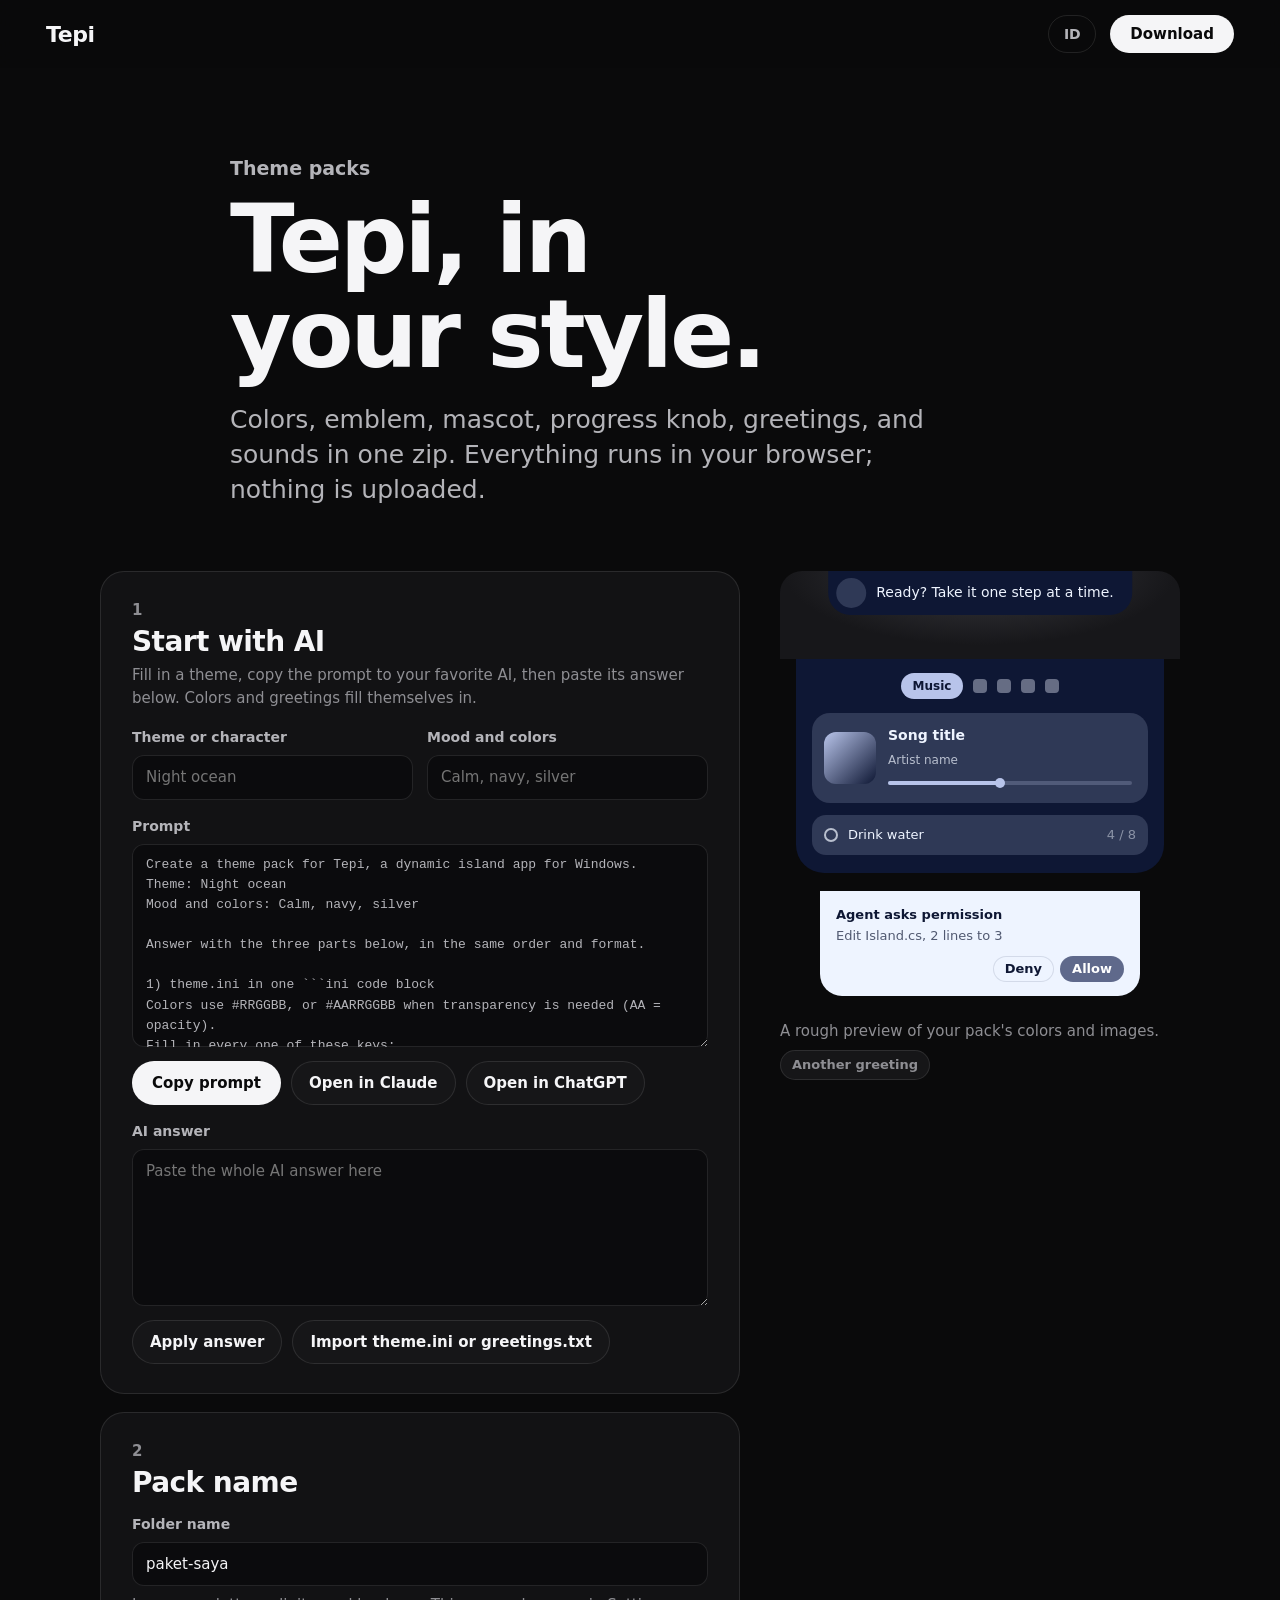
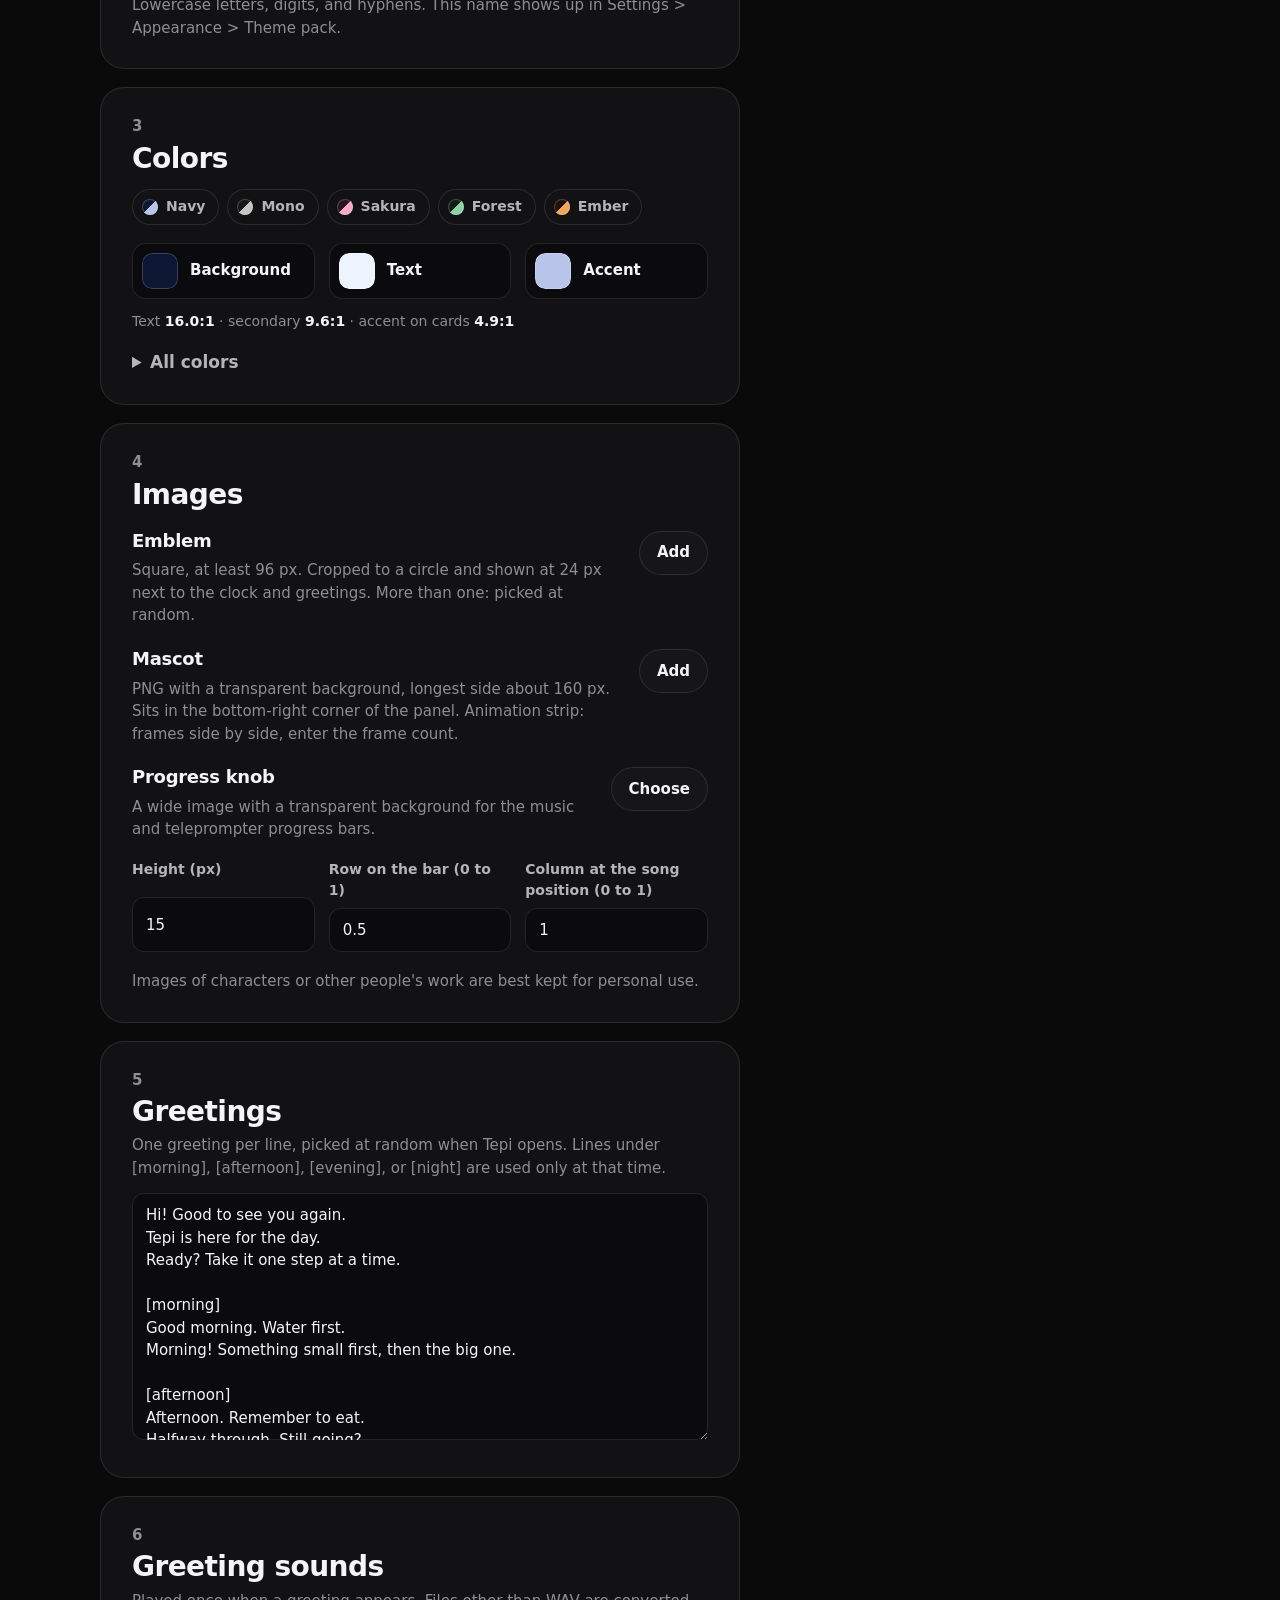
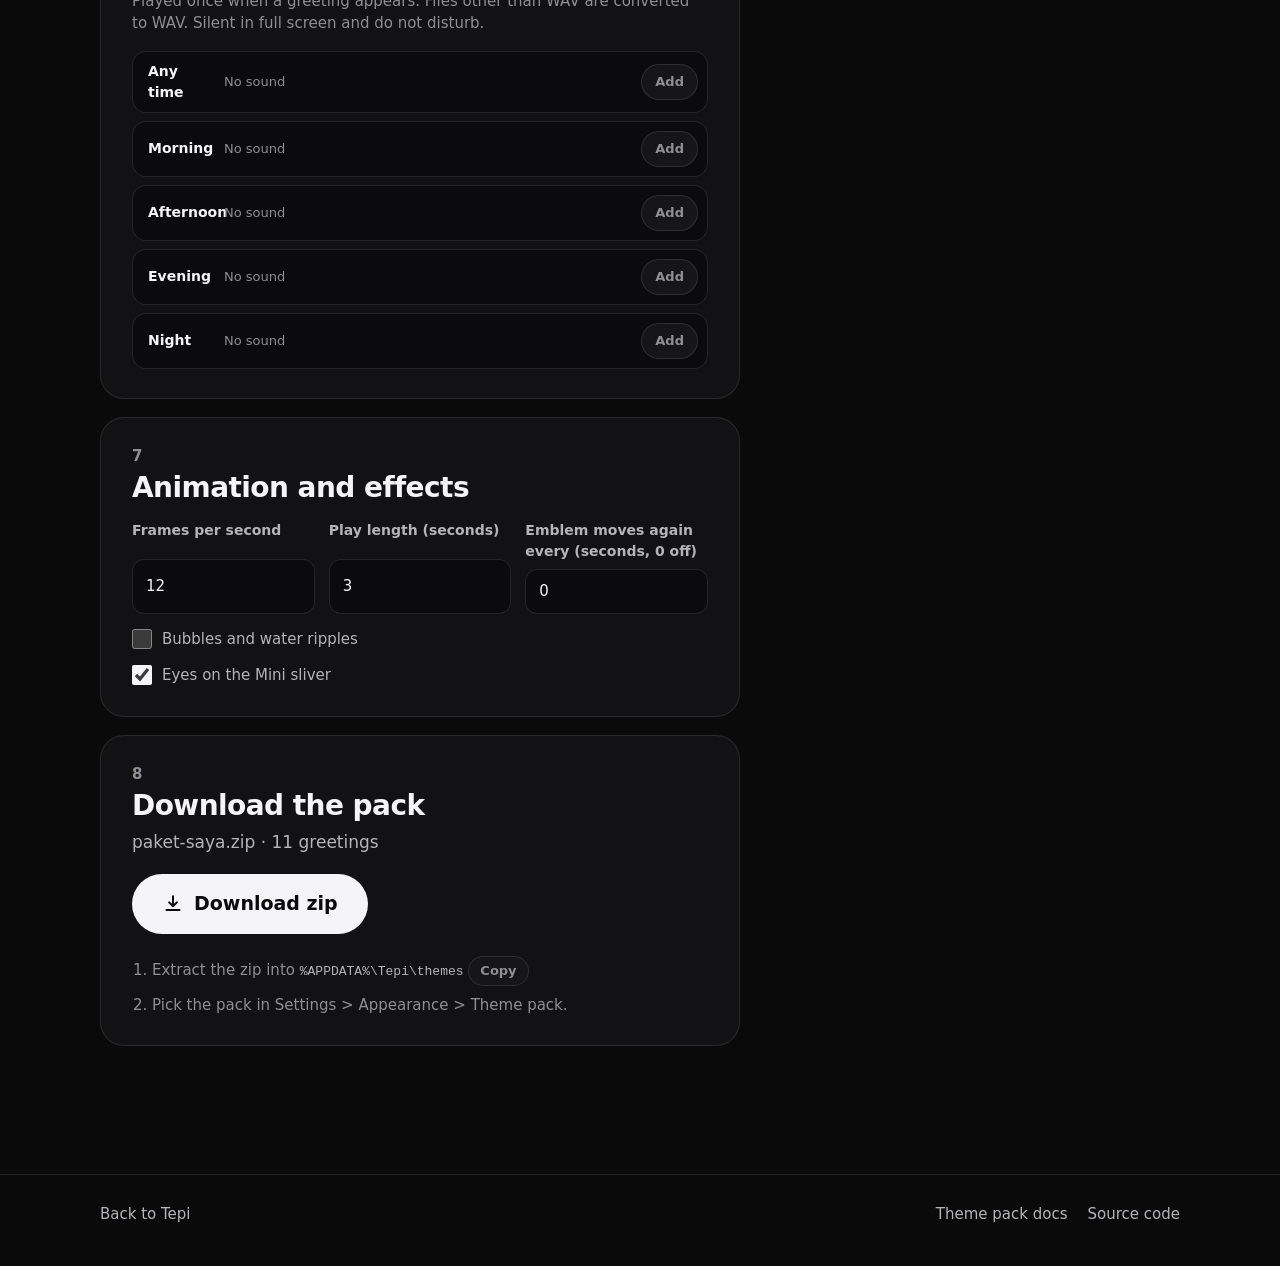
==== pack/index.html @ e697a69c "Pack builder paket tema" ====
<!doctype html>
<html lang="id">
<head>
<meta charset="utf-8">
<meta name="viewport" content="width=device-width, initial-scale=1">
<title>Paket tema Tepi</title>
<meta name="description" content="Buat paket tema Tepi: warna, lambang, maskot, pegangan bar, sapaan, dan suara dalam satu zip. Ada prompt untuk AI. Semua diproses di browser.">
<link rel="canonical" href="https://odlaver.github.io/tepi/pack/">
<link rel="icon" type="image/png" href="../assets/img/favicon.png">
<meta name="theme-color" content="#0a0a0b">
<meta property="og:title" content="Paket tema Tepi">
<meta property="og:image" content="https://odlaver.github.io/tepi/assets/img/og.jpg">
<link rel="stylesheet" href="../assets/css/style.css">
<link rel="stylesheet" href="../assets/css/pack.css">
</head>
<body class="pk-page">
<a class="skip" href="#export" data-i18n="pk.skip">Langsung ke unduhan</a>

<header class="nav scrolled">
  <a class="wordmark" href="../" aria-label="Tepi">Tepi</a>
  <div class="nav-end">
    <button class="lang" type="button" id="lang" aria-label="EN, switch to English">EN</button>
    <a class="btn btn-sm" href="https://github.com/odlaver/tepi/releases/latest/download/Tepi.exe" data-i18n="nav.download">Unduh</a>
  </div>
</header>

<main id="top">
  <section class="wrap pk-hero">
    <p class="eyebrow" data-i18n="pk.eyebrow">Paket tema</p>
    <h1 data-i18n="pk.title">Tepi dengan gayamu.</h1>
    <p class="lead" data-i18n="pk.lead">Warna, lambang, maskot, pegangan bar, sapaan, dan suara dalam satu zip. Semua diproses di browser, tidak ada yang diunggah.</p>
  </section>

  <div class="wrap pk-grid">
    <div class="pk-form">

      <section class="pk-card" id="ai" aria-labelledby="ai-h">
        <p class="pk-step">1</p>
        <h2 id="ai-h" data-i18n="pk.ai.t">Mulai dari AI</h2>
        <p class="pk-note" data-i18n="pk.ai.d">Isi tema, salin prompt ke AI favoritmu, lalu tempel jawabannya di bawah. Warna dan sapaan terisi sendiri.</p>
        <div class="pk-fields two">
          <label class="pk-field"><span data-i18n="pk.ai.theme">Tema atau karakter</span><input type="text" id="ai-theme" maxlength="80" placeholder="Laut malam" data-i18n-ph="pk.ai.theme.ph"></label>
          <label class="pk-field"><span data-i18n="pk.ai.mood">Suasana dan warna</span><input type="text" id="ai-mood" maxlength="120" placeholder="Tenang, navy, perak" data-i18n-ph="pk.ai.mood.ph"></label>
        </div>
        <label class="pk-field"><span data-i18n="pk.ai.prompt">Prompt</span><textarea id="ai-prompt" rows="9" readonly></textarea></label>
        <div class="pk-actions">
          <button type="button" class="btn btn-md" id="ai-copy" data-i18n="pk.ai.copy">Salin prompt</button>
          <a class="pk-ghost" id="ai-claude" href="https://claude.ai/new" target="_blank" rel="noopener" data-i18n="pk.ai.claude">Buka di Claude</a>
          <a class="pk-ghost" id="ai-gpt" href="https://chatgpt.com/" target="_blank" rel="noopener" data-i18n="pk.ai.gpt">Buka di ChatGPT</a>
        </div>
        <label class="pk-field"><span data-i18n="pk.ai.paste">Jawaban AI</span><textarea id="ai-answer" rows="6" placeholder="Tempel seluruh jawaban AI di sini" data-i18n-ph="pk.ai.paste.ph"></textarea></label>
        <div class="pk-actions">
          <button type="button" class="pk-ghost" id="ai-apply" data-i18n="pk.ai.apply">Terapkan jawaban</button>
          <label class="pk-ghost pk-file"><span data-i18n="pk.ai.files">Impor theme.ini atau greetings.txt</span><input type="file" id="ai-files" accept=".ini,.txt,text/plain" multiple></label>
          <span class="pk-status" id="ai-status" aria-live="polite"></span>
        </div>
      </section>

      <section class="pk-card" aria-labelledby="name-h">
        <p class="pk-step">2</p>
        <h2 id="name-h" data-i18n="pk.name.t">Nama paket</h2>
        <label class="pk-field"><span data-i18n="pk.name.l">Nama folder</span><input type="text" id="pk-name" maxlength="40" value="paket-saya" spellcheck="false"></label>
        <p class="pk-note" data-i18n="pk.name.d">Huruf kecil, angka, dan tanda hubung. Nama ini yang muncul di Pengaturan > Tampilan > Paket tema.</p>
      </section>

      <section class="pk-card" aria-labelledby="col-h">
        <p class="pk-step">3</p>
        <h2 id="col-h" data-i18n="pk.col.t">Warna</h2>
        <div class="pk-presets" role="group" aria-label="Contoh palet" data-i18n-label="pk.col.presets">
          <button type="button" data-preset="navy">Navy</button>
          <button type="button" data-preset="mono" data-i18n="pk.preset.mono">Monokrom</button>
          <button type="button" data-preset="sakura">Sakura</button>
          <button type="button" data-preset="forest" data-i18n="pk.preset.forest">Hutan</button>
          <button type="button" data-preset="ember" data-i18n="pk.preset.ember">Bara</button>
        </div>
        <div class="pk-fields three">
          <label class="pk-color"><span data-i18n="pk.col.bg">Latar</span><input type="color" id="c-bg" value="#0e1734"></label>
          <label class="pk-color"><span data-i18n="pk.col.text">Teks</span><input type="color" id="c-text" value="#eef4ff"></label>
          <label class="pk-color"><span data-i18n="pk.col.accent">Aksen</span><input type="color" id="c-accent" value="#b8c4ea"></label>
        </div>
        <p class="pk-contrast" id="contrast" aria-live="polite"></p>
        <details class="pk-more">
          <summary data-i18n="pk.col.all">Semua warna</summary>
          <p class="pk-note" data-i18n="pk.col.all.d">Diturunkan dari tiga warna di atas. Ubah satu untuk menimpanya; format #RRGGBB atau #AARRGGBB.</p>
          <div class="pk-keys" id="keys"></div>
          <button type="button" class="pk-ghost" id="keys-reset" data-i18n="pk.col.reset">Kembalikan turunan</button>
        </details>
      </section>

      <section class="pk-card" aria-labelledby="img-h">
        <p class="pk-step">4</p>
        <h2 id="img-h" data-i18n="pk.img.t">Gambar</h2>
        <div class="pk-slot">
          <div><h3 data-i18n="pk.emb.t">Lambang</h3><p class="pk-note" data-i18n="pk.emb.d">Persegi, minimal 96 px. Dipotong bulat dan tampil 24 px di samping jam dan sapaan. Lebih dari satu: dipilih acak.</p></div>
          <label class="pk-ghost pk-file"><span data-i18n="pk.add">Tambah</span><input type="file" id="f-emblem" accept="image/*" multiple></label>
        </div>
        <ul class="pk-list" id="l-emblem"></ul>
        <div class="pk-slot">
          <div><h3 data-i18n="pk.mas.t">Maskot</h3><p class="pk-note" data-i18n="pk.mas.d">PNG berlatar transparan, sisi terpanjang sekitar 160 px. Duduk di pojok kanan bawah panel. Strip animasi: frame berjajar ke samping, isi jumlah frame-nya.</p></div>
          <label class="pk-ghost pk-file"><span data-i18n="pk.add">Tambah</span><input type="file" id="f-corner" accept="image/*" multiple></label>
        </div>
        <ul class="pk-list" id="l-corner"></ul>
        <div class="pk-slot">
          <div><h3 data-i18n="pk.knob.t">Pegangan bar</h3><p class="pk-note" data-i18n="pk.knob.d">Gambar melebar berlatar transparan untuk bar progres musik dan teleprompter.</p></div>
          <label class="pk-ghost pk-file"><span data-i18n="pk.pick">Pilih</span><input type="file" id="f-knob" accept="image/*"></label>
        </div>
        <ul class="pk-list" id="l-knob"></ul>
        <div class="pk-fields three" id="knob-opts" hidden>
          <label class="pk-field"><span data-i18n="pk.knob.h">Tinggi (px)</span><input type="number" id="o-kh" min="8" max="48" value="15"></label>
          <label class="pk-field"><span data-i18n="pk.knob.a">Baris yang menempel (0 sampai 1)</span><input type="number" id="o-ka" min="0" max="1" step="0.01" value="0.5"></label>
          <label class="pk-field"><span data-i18n="pk.knob.x">Kolom posisi lagu (0 sampai 1)</span><input type="number" id="o-kx" min="0" max="1" step="0.01" value="1"></label>
        </div>
        <p class="pk-note pk-legal" data-i18n="pk.img.legal">Gambar karakter atau karya orang lain sebaiknya untuk pemakaian pribadi.</p>
      </section>

      <section class="pk-card" aria-labelledby="gr-h">
        <p class="pk-step">5</p>
        <h2 id="gr-h" data-i18n="pk.gr.t">Sapaan</h2>
        <p class="pk-note" data-i18n="pk.gr.d">Satu sapaan per baris, dipilih acak saat Tepi dibuka. Baris di bawah [pagi], [siang], [sore], atau [malam] hanya dipakai pada waktunya.</p>
        <textarea id="greet" rows="10" aria-labelledby="gr-h"></textarea>
      </section>

      <section class="pk-card" aria-labelledby="vo-h">
        <p class="pk-step">6</p>
        <h2 id="vo-h" data-i18n="pk.vo.t">Suara sapaan</h2>
        <p class="pk-note" data-i18n="pk.vo.d">Diputar sekali saat sapaan muncul. Selain WAV diubah otomatis ke WAV. Tidak diputar saat layar penuh atau jangan ganggu.</p>
        <div class="pk-voices" id="voices"></div>
      </section>

      <section class="pk-card" aria-labelledby="fx-h">
        <p class="pk-step">7</p>
        <h2 id="fx-h" data-i18n="pk.fx.t">Animasi dan efek</h2>
        <div class="pk-fields three">
          <label class="pk-field"><span data-i18n="pk.fx.fps">Frame per detik</span><input type="number" id="o-fps" min="1" max="30" value="12"></label>
          <label class="pk-field"><span data-i18n="pk.fx.sec">Lama diputar (detik)</span><input type="number" id="o-sec" min="1" max="20" value="3"></label>
          <label class="pk-field"><span data-i18n="pk.fx.idle">Lambang bergerak lagi tiap (detik, 0 mati)</span><input type="number" id="o-idle" min="0" max="3600" value="0"></label>
        </div>
        <label class="pk-check"><input type="checkbox" id="o-water"><span data-i18n="pk.fx.water">Gelembung dan riak air</span></label>
        <label class="pk-check"><input type="checkbox" id="o-eyes" checked><span data-i18n="pk.fx.eyes">Mata di sliver Mini</span></label>
      </section>

      <section class="pk-card pk-export" id="export" aria-labelledby="ex-h">
        <p class="pk-step">8</p>
        <h2 id="ex-h" data-i18n="pk.ex.t">Unduh paket</h2>
        <p class="pk-sum" id="summary" aria-live="polite"></p>
        <button type="button" class="btn btn-lg" id="build"><svg class="ico" viewBox="0 0 20 20" aria-hidden="true"><path d="M10 3v9m0 0-3.5-3.5M10 12l3.5-3.5M4 15.5h12" fill="none" stroke="currentColor" stroke-width="1.8" stroke-linecap="round" stroke-linejoin="round"/></svg><span data-i18n="pk.ex.btn">Unduh zip</span></button>
        <ol class="pk-how">
          <li><span data-i18n="pk.ex.s1">Ekstrak zip ke folder</span> <code>%APPDATA%\Tepi\themes</code> <button type="button" class="pk-mini" id="copy-path" data-i18n="pk.copy">Salin</button></li>
          <li data-i18n="pk.ex.s2">Pilih paketnya di Pengaturan > Tampilan > Paket tema.</li>
        </ol>
      </section>
    </div>

    <aside class="pk-preview" aria-label="Perkiraan tampilan" data-i18n-label="pk.pv.label">
      <div class="pv" id="pv">
        <div class="pv-screen">
          <div class="pv-pill"><span class="pv-emb" id="pv-emb"></span><span class="pv-greet" id="pv-greet">Halo</span></div>
        </div>
        <div class="pv-panel">
          <div class="pv-tabs"><span class="on" data-i18n="pk.pv.music">Musik</span><i></i><i></i><i></i><i></i></div>
          <div class="pv-card">
            <div class="pv-art"></div>
            <div class="pv-meta"><b data-i18n="pk.pv.song">Judul lagu</b><span data-i18n="pk.pv.artist">Nama artis</span></div>
            <div class="pv-track"><i class="pv-prog"></i><span class="pv-head" id="pv-head"></span></div>
          </div>
          <div class="pv-row"><span class="pv-ring"></span><span data-i18n="pk.pv.row">Minum air</span><em>4 / 8</em></div>
          <div class="pv-mascot" id="pv-mascot"></div>
        </div>
        <div class="pv-light">
          <b data-i18n="pk.pv.ask">Agent minta izin</b>
          <span data-i18n="pk.pv.askd">Edit Island.cs, 2 baris jadi 3</span>
          <div class="pv-btns"><i data-i18n="pk.pv.deny">Tolak</i><i class="on" data-i18n="pk.pv.allow">Izinkan</i></div>
        </div>
      </div>
      <p class="pk-note pv-cap"><span data-i18n="pk.pv.cap">Perkiraan tampilan dari warna dan gambar paketmu.</span> <button type="button" class="pk-mini" id="pv-next" data-i18n="pk.pv.next">Sapaan lain</button></p>
    </aside>
  </div>
</main>

<footer class="foot">
  <div class="wrap">
    <span><a href="../" data-i18n="pk.back">Kembali ke Tepi</a></span>
    <nav aria-label="Proyek Tepi" data-i18n-label="foot.project">
      <a href="https://github.com/odlaver/tepi#paket-tema" data-i18n="pk.docs">Dokumentasi paket tema</a>
      <a href="https://github.com/odlaver/tepi" data-i18n="foot.src">Kode sumber</a>
    </nav>
  </div>
</footer>

<script src="../assets/js/pack.js" defer></script>
</body>
</html>
---- assets/css/style.css ----
@property --it { syntax: "<color>"; inherits: true; initial-value: #48484e; }
@property --ib { syntax: "<color>"; inherits: true; initial-value: #343439; }

:root {
  --bg: #0a0a0b;
  --raise: #161618;
  --stage: #0f0f11;
  --text: #f5f5f7;
  --sub: #b4b4b9;
  --faint: #8e8e93;
  --line: rgba(255, 255, 255, 0.1);
  --cta: #f5f5f7;
  --on-cta: #0a0a0b;
  --display: "Segoe UI Variable Display", "Segoe UI", system-ui, -apple-system, sans-serif;
  --body: "Segoe UI Variable Text", "Segoe UI", system-ui, -apple-system, sans-serif;
  --mono: ui-monospace, "Cascadia Mono", Consolas, monospace;
  --gutter: clamp(16px, 4vw, 40px);
  --grow: cubic-bezier(0.34, 1.36, 0.64, 1);
  --settle: cubic-bezier(0.2, 0.8, 0.2, 1);
  --bounce: cubic-bezier(0.34, 1.56, 0.64, 1);
  --ease-out: cubic-bezier(0.2, 0.8, 0.2, 1);
  --ease-in: cubic-bezier(0.4, 0, 1, 1);
}

/* Spring curves where linear() exists */
@supports (transition-timing-function: linear(0, 1)) {
  :root {
    --grow: linear(0, 0.046, 0.16, 0.303, 0.454, 0.602, 0.729, 0.833, 0.918, 0.977, 1.018, 1.044, 1.056, 1.059, 1.056, 1.049, 1.041, 1.032, 1.023, 1.016, 1.01, 1.005, 1.001, 0.999, 0.997, 0.997, 0.998, 1);
    --settle: linear(0, 0.1, 0.282, 0.462, 0.611, 0.726, 0.809, 0.868, 0.91, 0.939, 0.958, 0.972, 0.981, 0.987, 0.991, 0.994, 0.996, 0.997, 1);
    --bounce: linear(0, 0.083, 0.277, 0.514, 0.743, 0.933, 1.068, 1.146, 1.175, 1.168, 1.138, 1.097, 1.055, 1.02, 0.993, 0.977, 0.97, 0.97, 0.974, 0.981, 0.988, 0.995, 1, 1.003, 1.005, 1.005, 1.004, 1.002, 1);
  }
}

* { box-sizing: border-box; margin: 0; padding: 0; }
html { background: var(--bg); color-scheme: dark; scroll-behavior: smooth; -webkit-text-size-adjust: 100%; overflow-x: clip; }
body {
  background: var(--bg); color: var(--text); font-family: var(--body); font-size: 17px; line-height: 1.5;
  -webkit-font-smoothing: antialiased; overflow-x: clip;
}
img, video { display: block; max-width: 100%; height: auto; }
a { color: inherit; }
ul, ol { list-style: none; }
button { font: inherit; color: inherit; cursor: pointer; background: none; border: 0; }
:focus-visible { outline: 2px solid var(--text); outline-offset: 3px; border-radius: 8px; }

.skip {
  position: fixed; left: 16px; top: -60px; z-index: 100; padding: 10px 16px; border-radius: 999px;
  background: var(--cta); color: var(--on-cta); text-decoration: none; font-weight: 600;
}
.skip:focus { top: 12px; }
.sr { position: absolute; width: 1px; height: 1px; margin: -1px; padding: 0; overflow: hidden; clip: rect(0 0 0 0); white-space: nowrap; border: 0; }

.wrap { width: 100%; max-width: calc(1080px + 2 * var(--gutter)); margin-inline: auto; padding-inline: var(--gutter); }

/* Nav split around the island */
.nav {
  position: fixed; inset: 0 0 auto; z-index: 50; height: 68px; padding-inline: clamp(20px, 3.6vw, 56px);
  display: flex; align-items: center; justify-content: space-between;
  transition: background-color 0.3s ease, transform 0.26s var(--ease-in);
}
.nav.scrolled { background: rgba(10, 10, 11, 0.72); -webkit-backdrop-filter: saturate(1.6) blur(18px); backdrop-filter: saturate(1.6) blur(18px); }
.wordmark { font-family: var(--display); font-weight: 600; font-size: 22px; letter-spacing: -0.02em; text-decoration: none; }
.nav-end { display: flex; align-items: center; gap: 14px; }
.lang {
  min-width: 48px; height: 38px; padding: 0 12px; border-radius: 999px; border: 1px solid var(--line);
  font-size: 14px; font-weight: 600; color: var(--sub); transition: color 0.12s ease, border-color 0.12s ease;
}

.btn {
  display: inline-flex; align-items: center; justify-content: center; gap: 10px; border-radius: 999px;
  background: var(--cta); color: var(--on-cta); font-weight: 600; text-decoration: none;
  transition: transform 0.2s var(--grow), background-color 0.12s ease;
}
.btn:active, .btn-ghost:active, .lang:active, .seg button:active, .acts button:active, .moods button:active, .tabs button:active, .ap-row button:active, .pp:active { transform: scale(0.97); }
.btn:focus-visible { outline: none; box-shadow: 0 0 0 2px var(--bg), 0 0 0 4px var(--text); }
.btn-sm { height: 38px; padding: 0 20px; font-size: 15px; }
.btn-lg { height: 60px; padding: 0 30px; font-size: 19px; }
.btn-lg .ico { width: 22px; height: 22px; }

/* Island: shell, bubble, views, eyes */
.isle {
  position: fixed; top: 0; left: 50%; z-index: 60; width: 0; height: 0; pointer-events: none;
  transform: scale(var(--fit, 1)); transform-origin: 0 0; transition: transform 0.5s var(--settle);
  --md: 0.5s; --me: var(--grow); --w: 40px; --h: 14px; --r: 5.5px; --s: 1px;
}
.isle.settle { --md: 0.55s; --me: var(--settle); }
.isle.inline { position: absolute; z-index: 1; }
.isle-shell {
  position: absolute; z-index: 1; top: 0; left: 0; width: var(--w); height: var(--h); transform: translateX(-50%);
  border-radius: 0 0 var(--r) var(--r); background: linear-gradient(var(--it), var(--ib));
  box-shadow: inset 0 -1px 0 rgba(255, 255, 255, 0.14), inset 0 1px 0 rgba(255, 255, 255, 0.05);
  transition: width var(--md) var(--me), height var(--md) var(--me), border-radius var(--md) var(--me), --it 0.38s ease, --ib 0.38s ease;
}
.isle-shell::before, .isle-shell::after { content: ""; position: absolute; top: 0; width: var(--s); height: var(--s); }
.isle-shell::before { left: calc(-1 * var(--s)); background: radial-gradient(circle at 0 100%, transparent var(--s), var(--it) calc(var(--s) + 0.5px)); }
.isle-shell::after { right: calc(-1 * var(--s)); background: radial-gradient(circle at 100% 100%, transparent var(--s), var(--it) calc(var(--s) + 0.5px)); }
.isle-bub {
  position: absolute; z-index: 0; top: 0; left: 0; width: 34px; height: 34px; border-radius: 50%;
  background: linear-gradient(var(--it), var(--ib)); opacity: 0; transform: translateX(var(--from, -40px)) scale(0.55);
  transition: transform 0.16s var(--ease-in), opacity 0.16s linear;
}
.isle-bub.on { opacity: 1; transform: none; transition: transform 0.57s var(--bounce) 0.1s, opacity 0.1s linear 0.1s; }
.isle .v { position: absolute; z-index: 2; top: 0; left: 0; opacity: 0; transform-origin: 50% 0; }
.isle .v img { position: absolute; top: 0; left: 0; width: 100%; height: auto; max-width: none; }
.isle .v .vb { position: relative; }
.isle .v:not(.tabbed) .vs { display: none; }
.isle .v.tabbed .vs { clip-path: inset(0 0 calc(100% - 48px) 0); }
.isle .v.tabbed .vb { clip-path: inset(48px 0 0 0); transition: clip-path 0.22s var(--ease-out); }
/* Tab switch: interior only, shell draws edges */
.isle .v.tabbed.tab-pre .vb, .isle .v.tabbed.tab-in .vb, .isle .v.tabbed.tab-out .vb { clip-path: inset(48px 13px 49px 13px); }
.isle .v.pre { opacity: 0; transform: scale(0.97); }
.isle .v.in { opacity: 1; transform: none; transition: opacity 0.2s var(--ease-out), transform 0.26s var(--ease-out); }
.isle .v.out { opacity: 0; transform: scale(0.94); transition: opacity 0.12s var(--ease-in), transform 0.14s var(--ease-in); }
.isle .v.tab-out, .isle .v.tab-pre, .isle .v.tab-in { opacity: 1; transform: none; }
.isle .v.tab-out .vs { opacity: 0; transition: opacity 0.09s linear; }
.isle .v.tab-out .vb { opacity: 0; transform: translateX(calc(var(--dir) * -14px)); transition: opacity 0.14s var(--ease-in), transform 0.14s var(--ease-in); }
.isle .v.tab-pre .vs { opacity: 0; }
.isle .v.tab-pre .vb { opacity: 0; transform: translateX(calc(var(--dir) * 24px)); }
.isle .v.tab-in .vs { opacity: 1; transition: opacity 0.09s linear; }
.isle .v.tab-in .vb { opacity: 1; transform: none; transition: opacity 0.22s var(--ease-out), transform 0.3s var(--ease-out); }
.isle-hit { position: absolute; z-index: 5; top: 0; left: 0; transform: translateX(-50%); pointer-events: none; }
.isle-eyes { position: absolute; z-index: 3; top: 0; left: -20px; width: 40px; height: 14px; overflow: visible; opacity: 0; transition: opacity 0.08s linear; }
.isle.is-mini .isle-eyes { opacity: 1; transition: opacity 0.18s linear 0.24s; }
.isle-eyes .e { display: none; fill: #f5f5f7; }
.isle-eyes .happy { fill: none; stroke: #f5f5f7; stroke-width: 1.5; stroke-linecap: round; }
.isle-eyes[data-mood="rest"] .rest, .isle-eyes[data-mood="wide"] .wide, .isle-eyes[data-mood="happy"] .happy,
.isle-eyes[data-mood="sleepy"] .sleepy, .isle-eyes[data-mood="shut"] .shut { display: inline; }
.isle-eyes .lids { transform-box: fill-box; transform-origin: center; }
.isle-eyes .lids.blink { animation: blink 0.21s linear; }
@keyframes blink { 0% { transform: none; } 33%, 57% { transform: scaleY(0.12); } 100% { transform: none; } }

/* Stages: renders hang from a lit edge */
.stage { position: relative; background: var(--stage); border-radius: 0 0 28px 28px; overflow: hidden; isolation: isolate; }
.stage::before {
  content: ""; position: absolute; z-index: 3; inset: 0 0 auto; height: 1px;
  background: linear-gradient(90deg, transparent, rgba(255, 255, 255, 0.16) 22%, rgba(255, 255, 255, 0.3) 50%, rgba(255, 255, 255, 0.16) 78%, transparent);
}
.stage::after {
  content: ""; position: absolute; z-index: 0; inset: 0; pointer-events: none;
  background: radial-gradient(60% 85% at 50% 0, rgba(255, 255, 255, 0.065), transparent 70%);
}
.stage > img { position: relative; z-index: 1; margin-inline: auto; }
.stage .isle.inline { left: 50%; }

h1, h2, h3 { font-family: var(--display); font-weight: 600; }
h1 { font-size: clamp(46px, 7.4vw, 96px); line-height: 1; letter-spacing: -0.035em; text-wrap: balance; }
h2 { font-size: clamp(36px, 5.8vw, 72px); line-height: 1.04; letter-spacing: -0.03em; text-wrap: balance; }
h3 { font-size: clamp(22px, 2.3vw, 27px); line-height: 1.15; letter-spacing: -0.015em; }
.eyebrow { font-size: 19px; font-weight: 600; color: var(--sub); margin-bottom: 10px; }
.body { margin-top: 18px; font-size: clamp(18px, 1.75vw, 21px); color: var(--sub); max-width: 64ch; text-wrap: pretty; }
.link { color: var(--sub); text-underline-offset: 3px; transition: color 0.12s ease; }

/* Hero */
.hero { position: relative; padding-top: clamp(118px, 12vw, 150px); text-align: center; }
.hero::before {
  content: ""; position: absolute; inset: 0 0 auto; height: 620px; pointer-events: none; z-index: -1;
  background: radial-gradient(42% 60% at 50% 0, rgba(255, 255, 255, 0.075), transparent 72%);
}
.kicker { font-size: 17px; font-weight: 600; color: var(--sub); letter-spacing: -0.005em; margin-bottom: 16px; }
.hero h1 { max-width: 920px; margin-inline: auto; }
.lead { margin: 22px auto 0; max-width: 34ch; font-size: clamp(19px, 2.1vw, 25px); line-height: 1.4; color: var(--sub); text-wrap: pretty; }
.cta { margin-top: 36px; display: flex; flex-direction: column; align-items: center; gap: 14px; }
.meta { font-size: 15px; color: var(--faint); font-variant-numeric: tabular-nums; }
.platform { max-width: 420px; font-size: 15px; color: var(--sub); }
.hero-fig { margin-top: clamp(52px, 6vw, 72px); }
.stage-hero { padding-bottom: clamp(36px, 5vw, 64px); }
.stage-hero img { width: min(92%, 584px); }
.cap { margin: 22px auto 0; max-width: 62ch; font-size: 16px; color: var(--faint); text-wrap: pretty; }

.sec { padding-top: clamp(104px, 13vw, 168px); }
.head { margin-bottom: clamp(36px, 4.5vw, 56px); }

/* Live activity: one island, seven moments */
.live { display: grid; gap: 28px; }
.stage-live { height: calc(116px + 84px * var(--fit, 1)); }
.acts-side { display: flex; flex-direction: column; justify-content: center; gap: 18px; }
.acts { display: grid; grid-template-columns: 1fr 1fr; gap: 2px 18px; }
.acts button {
  position: relative; width: 100%; min-height: 44px; padding: 10px 0 12px; text-align: left;
  font-size: 17px; color: var(--faint); transition: color 0.12s ease;
}
.acts button[aria-pressed="true"] { color: var(--text); }
.acts button i { position: absolute; left: 0; right: 0; bottom: 4px; height: 1px; background: var(--line); overflow: hidden; }
.acts button i::after {
  content: ""; position: absolute; inset: 0; background: var(--text); transform: scaleX(0); transform-origin: 0 50%;
}
.acts button[aria-pressed="true"] i::after { transform: scaleX(1); }
.acts button.run i::after { transform: scaleX(0); animation: fill var(--dwell, 2.8s) linear forwards; }
@keyframes fill { to { transform: scaleX(1); } }
.pp {
  align-self: flex-start; display: inline-flex; align-items: center; gap: 8px; height: 36px; padding: 0 14px 0 12px;
  border-radius: 999px; border: 1px solid var(--line); background: var(--raise); font-size: 14px; font-weight: 600; color: var(--sub);
}
.pp svg { width: 12px; height: 12px; fill: none; stroke: currentColor; stroke-width: 1.6; stroke-linecap: round; stroke-linejoin: round; }
.pp .i-play { display: none; fill: currentColor; stroke: none; }
.pp[data-paused="true"] .i-play { display: inline; }
.pp[data-paused="true"] .i-pause { display: none; }

/* Panel scene: scroll switches tabs */
.scene { position: relative; margin-top: clamp(104px, 13vw, 168px); }
.scene.pinned { height: calc(100svh + 8 * var(--step, 42svh)); }
.scene-pin { position: relative; }
.scene.pinned .scene-pin {
  position: sticky; top: 0; height: 100svh; display: flex; flex-direction: column; justify-content: flex-end;
  padding-bottom: clamp(28px, 7svh, 72px);
}
.scene-copy .body { max-width: 52ch; }
.now { margin-top: 26px; display: flex; flex-wrap: wrap; align-items: baseline; gap: 4px 14px; min-height: 30px; }
.now b { font-family: var(--display); font-size: 21px; font-weight: 600; }
.now span { color: var(--faint); }
.tabs { margin-top: 18px; display: flex; flex-wrap: wrap; gap: 6px; }
.tabs button {
  height: 34px; padding: 0 14px; border-radius: 999px; font-size: 15px; font-weight: 600; color: var(--faint);
  border: 1px solid var(--line); transition: color 0.12s ease, background-color 0.2s ease, border-color 0.2s ease;
}
.tabs button[aria-selected="true"] { background: var(--text); border-color: var(--text); color: var(--on-cta); }
.scene:not(.pinned) .scene-copy { padding-bottom: 12px; }

/* Mini, up close */
.split { display: grid; gap: 40px; align-items: center; }
.stage-mini { height: calc(78px * var(--mag, 4) / 4 + 132px); }
.mag { position: absolute; z-index: 1; top: 0; left: 50%; width: 0; transform: scale(var(--mag, 4)); transform-origin: 0 0; }
.mag .isle.inline { left: 0; }
.moods { margin-top: 18px; display: flex; flex-wrap: wrap; gap: 8px; }
.moods button {
  min-height: 40px; padding: 0 16px; border-radius: 999px; border: 1px solid var(--line); font-size: 15px; color: var(--sub);
  transition: color 0.12s ease, background-color 0.2s ease, border-color 0.2s ease;
}
.moods button.on { background: var(--text); border-color: var(--text); color: var(--on-cta); }

/* Agents */
.agent { display: grid; gap: 40px 28px; }
.stage-ap { height: calc(72px + 255px * var(--fit, 1)); }
.ap-hit { position: absolute; z-index: 4; top: 0; left: 50%; width: 547.5px; height: 254.5px; transform: translateX(-50%) scale(var(--fit, 1)); transform-origin: 50% 0; }
.stage-ap.answered .ap-hit { visibility: hidden; }
.ap-note {
  position: absolute; z-index: 4; left: 0; right: 0; bottom: 14px; min-height: 30px; padding-inline: 16px;
  display: flex; flex-wrap: wrap; align-items: center; justify-content: center; gap: 8px 12px; font-size: 15px; color: var(--text); text-align: center;
}
.ap-hit button { position: absolute; top: 75%; height: 13%; border-radius: 999px; }
.ap-hit button:nth-child(1) { left: 38.9%; width: 15.5%; }
.ap-hit button:nth-child(2) { left: 55.7%; width: 17%; }
.ap-hit button:nth-child(3) { left: 74.1%; width: 20.4%; }
.ap-hit button:focus-visible { outline: 2px solid #0a0a0b; outline-offset: 2px; }
.ap-hit button[aria-disabled="true"] { cursor: default; }
.ap-row { display: none; margin-top: 14px; gap: 8px; justify-content: center; }
.ap-row button { min-height: 44px; padding: 0 18px; border-radius: 999px; border: 1px solid var(--line); font-weight: 600; font-size: 15px; }
.ap-row button.solid { background: var(--text); color: var(--on-cta); border-color: var(--text); }
.ap-row button[aria-disabled="true"] { opacity: 0.45; cursor: default; }
.agent figcaption, .quota-copy { margin-top: 22px; }
.agent figcaption p, .quota-copy p { margin-top: 8px; color: var(--sub); max-width: 52ch; }
.stage-plan { padding-bottom: 36px; }
.stage-plan img { width: min(92%, 584px); }
.quota { margin-top: clamp(56px, 7vw, 88px); display: grid; gap: 8px 32px; align-items: center; }
.stage-quota { padding-bottom: 36px; }
.stage-quota .q-panel { width: min(96%, 576px); }
.toasts { position: relative; z-index: 1; margin-top: 22px; display: flex; flex-wrap: wrap; justify-content: center; gap: 14px; padding-inline: 12px; }
.toasts img { width: min(46%, 341px); }

/* Performance */
.perf .head { text-align: center; }
.perf .body { margin-inline: auto; }
.focal { text-align: center; max-width: 560px; margin: 0 auto clamp(48px, 6vw, 72px); }
.num { font-family: var(--display); font-size: clamp(46px, 5vw, 64px); font-weight: 600; letter-spacing: -0.03em; line-height: 1; font-variant-numeric: tabular-nums; }
.num-xl { font-size: clamp(84px, 13vw, 168px); letter-spacing: -0.045em; }
.lbl { margin-top: 10px; color: var(--sub); }
.track { margin-top: 18px; height: 6px; border-radius: 3px; box-shadow: inset 0 0 0 1px rgba(255, 255, 255, 0.2); overflow: hidden; }
.track span { display: block; height: 100%; width: var(--w); min-width: 6px; border-radius: 3px; background: var(--text); }
.focal .track { max-width: 420px; margin-inline: auto; }
.was { margin-top: 10px; font-size: 15px; color: var(--faint); font-variant-numeric: tabular-nums; }
.stats { display: grid; gap: 40px 32px; }
.perf-foot { margin-top: clamp(48px, 6vw, 64px); padding-top: 28px; border-top: 1px solid var(--line); }
.exe { font-size: clamp(19px, 2vw, 23px); color: var(--sub); }
.exe b { font-family: var(--display); color: var(--text); font-size: clamp(32px, 3.4vw, 40px); letter-spacing: -0.02em; margin-right: 6px; font-variant-numeric: tabular-nums; }
.note { margin-top: 10px; font-size: 15px; color: var(--faint); max-width: 70ch; }

/* Appearance switch */
.mat { display: flex; flex-direction: column; align-items: center; }
.seg { display: inline-flex; padding: 4px; gap: 2px; border-radius: 999px; background: var(--raise); border: 1px solid var(--line); margin-bottom: 28px; }
.seg button {
  height: 36px; padding: 0 18px; border-radius: 999px; font-size: 15px; font-weight: 600; color: var(--sub);
  transition: color 0.12s ease, background-color 0.24s var(--settle);
}
.seg button[aria-checked="true"] { background: var(--text); color: var(--on-cta); }
.stage-mat { width: 100%; padding-bottom: 28px; transition: background-color 0.24s ease; }
.stage-mat[data-mat="light"] { background: #e9e9ee; }
.stage-mat[data-mat="light"]::before { background: linear-gradient(90deg, transparent, rgba(0, 0, 0, 0.12) 22%, rgba(0, 0, 0, 0.2) 50%, rgba(0, 0, 0, 0.12) 78%, transparent); }
.stage-mat[data-mat="light"]::after { background: radial-gradient(60% 85% at 50% 0, rgba(255, 255, 255, 0.7), transparent 70%); }
.mats { position: relative; z-index: 1; width: min(92%, 584px); margin-inline: auto; aspect-ratio: 584 / 400; }
.mats img { position: absolute; inset: 0; width: 100%; opacity: 0; transform: scale(0.985); transition: opacity 0.2s ease, transform 0.24s var(--ease-out); }
.mats img.on { opacity: 1; transform: none; }
.mat-cap { margin-top: 20px; color: var(--faint); min-height: 26px; text-align: center; }
.pack-link { margin-top: 18px; display: inline-flex; align-items: center; gap: 6px; height: 44px; padding: 0 18px 0 20px; border-radius: 999px; background: var(--raise); box-shadow: inset 0 0 0 1px var(--line); font-size: 15px; font-weight: 600; text-decoration: none; transition: box-shadow 0.12s ease, transform 0.2s var(--grow); }
.pack-link svg { width: 12px; height: 12px; }
.pack-link:active { transform: scale(0.97); }
@media (hover: hover) { .pack-link:hover { box-shadow: inset 0 0 0 1px rgba(255, 255, 255, 0.28); } }

/* Windows float with a Windows 11 caption */
.trio { display: grid; gap: 40px 24px; align-items: start; }
.win { border-radius: 9px; overflow: hidden; background: #090909; box-shadow: 0 0 0 1px rgba(255, 255, 255, 0.1), 0 30px 60px -20px rgba(0, 0, 0, 0.75); }
.win-bar { height: 30px; display: flex; align-items: center; justify-content: space-between; padding-left: 12px; background: #1c1c1e; font-size: 12px; color: #c7c7cc; }
.win-ctl { display: flex; height: 100%; }
.win-ctl svg { width: 44px; height: 100%; padding: 10px 17px; fill: none; stroke: #c7c7cc; stroke-width: 1; }
.win img { width: 100%; }
.trio figcaption { margin-top: 18px; }
.trio figcaption b, .more b { display: block; font-family: var(--display); font-size: 21px; font-weight: 600; }
.trio figcaption span { display: block; margin-top: 4px; color: var(--faint); }
.stage-tp { margin-top: clamp(48px, 6vw, 72px); padding-bottom: 28px; }
.stage-tp img { width: min(96%, 772px); }

/* Video */
.film { width: 100%; aspect-ratio: 16 / 9; border-radius: 24px; background: #000; }

/* Feature lists */
.more { display: grid; gap: 36px 32px; }
.more li { padding-top: 20px; border-top: 1px solid var(--line); }
.more li > span { display: block; margin-top: 6px; color: var(--faint); }
.cmd { font-family: var(--mono); font-size: 0.88em; white-space: nowrap; color: var(--sub); }
.more.priv { grid-template-columns: 1fr; gap: 0; max-width: 880px; }
.priv li { display: grid; gap: 6px 40px; padding-block: 22px; }
.priv li:last-child { border-bottom: 1px solid var(--line); }
.priv li > span { margin-top: 0; }

/* Download */
.final { text-align: center; padding-bottom: clamp(96px, 12vw, 160px); }
.final h2 { margin-bottom: 36px; }
.final .meta { margin-top: 16px; }
.final .platform { margin: 10px auto 0; }
.facts { margin: 64px auto 40px; max-width: 980px; display: grid; gap: 28px; text-align: left; }
.facts dt { font-size: 15px; font-weight: 600; color: var(--text); }
.facts dd { margin-top: 6px; font-size: 16px; color: var(--sub); }
.sha { display: flex; align-items: flex-start; gap: 12px; }
.sha code { font-family: var(--mono); font-size: 13px; word-break: break-all; color: var(--sub); }
.btn-ghost {
  flex: none; height: 30px; padding: 0 12px; border-radius: 999px; border: 1px solid var(--line);
  background: var(--raise); font-size: 13px; font-weight: 600; transition: border-color 0.12s ease;
}

/* Coffee: QRIS in a dialog */
.coffee { margin: 56px auto 0; padding-top: 40px; max-width: 560px; border-top: 1px solid var(--line); display: flex; flex-direction: column; align-items: center; gap: 16px; }
.coffee p { color: var(--sub); }
.btn-coffee {
  display: inline-flex; align-items: center; gap: 10px; height: 46px; padding: 0 22px 0 18px; border-radius: 999px;
  border: 1px solid var(--line); background: var(--raise); font-size: 16px; font-weight: 600; transition: transform 0.2s var(--grow), border-color 0.12s ease;
}
.btn-coffee svg { width: 20px; height: 20px; }
.btn-coffee:active, .foot-coffee:active { transform: scale(0.97); }
.foot-coffee { color: var(--sub); font-size: 15px; padding-block: 6px; }
.qris {
  margin: auto; padding: 64px 22px 22px; border: 0; border-radius: 28px; width: min(420px, calc(100vw - 32px)); max-height: calc(100svh - 32px);
  background: #141416; color: var(--text); overflow: visible;
  box-shadow: 0 0 0 1px rgba(255, 255, 255, 0.08), 0 40px 90px -24px rgba(0, 0, 0, 0.85);
}
.qris[open] { display: flex; flex-direction: column; align-items: center; animation: qris-in 0.38s var(--grow); }
@keyframes qris-in { from { opacity: 0; transform: translateY(10px) scale(0.97); } }
.qris::backdrop { background: rgba(5, 5, 6, 0.62); -webkit-backdrop-filter: blur(10px); backdrop-filter: blur(10px); }
.mag-q { --mag: 2.5; }
.qris-title { font-size: 22px; letter-spacing: -0.015em; text-align: center; }
.qris-img { margin-top: 16px; width: 100%; height: auto; min-height: 0; max-height: calc(100svh - 300px); object-fit: contain; border-radius: 16px; background: #fff; }
.qris-note { margin-top: 14px; font-size: 14px; color: var(--faint); text-align: center; text-wrap: pretty; }
.qris-actions { margin-top: 16px; display: flex; flex-wrap: wrap; justify-content: center; gap: 10px; }
.btn-md { height: 44px; padding: 0 20px; font-size: 15px; }
/* Floating coffee, glass like the nav */
.fab {
  position: fixed; z-index: 55; right: max(20px, env(safe-area-inset-right)); bottom: max(20px, env(safe-area-inset-bottom));
  display: inline-flex; align-items: center; justify-content: center; gap: 9px; height: 48px; padding: 0 20px 0 16px; border-radius: 999px;
  background: rgba(30, 30, 33, 0.72); -webkit-backdrop-filter: saturate(1.6) blur(18px); backdrop-filter: saturate(1.6) blur(18px);
  box-shadow: inset 0 0 0 1px rgba(255, 255, 255, 0.12), inset 0 1px 0 rgba(255, 255, 255, 0.08), 0 18px 40px -14px rgba(0, 0, 0, 0.85);
  font-size: 15px; font-weight: 600; color: var(--text);
  transition: transform 0.5s var(--grow), opacity 0.22s ease, background-color 0.12s ease;
}
.fab svg { width: 20px; height: 20px; flex: none; }
.fab.away { opacity: 0; transform: translateY(18px) scale(0.9); pointer-events: none; transition: transform 0.3s var(--ease-in), opacity 0.2s ease; }
.fab:active { transform: scale(0.96); }

.foot { border-top: 1px solid var(--line); padding-block: 28px 40px; font-size: 15px; color: var(--faint); }
.foot .wrap { display: flex; flex-wrap: wrap; gap: 16px 24px; justify-content: space-between; align-items: center; }
.foot nav { display: flex; flex-wrap: wrap; gap: 4px 20px; }
.foot a { color: var(--sub); text-decoration: none; }
.maker { display: flex; flex-wrap: wrap; align-items: center; gap: 10px 28px; }
.social { gap: 4px 18px; }
.social a { display: inline-flex; align-items: center; gap: 7px; padding-block: 6px; }
.social svg { width: 17px; height: 17px; flex: none; }

@media (hover: hover) {
  .btn:hover { background: #ffffff; }
  .lang:hover { color: var(--text); border-color: rgba(255, 255, 255, 0.24); }
  .link:hover { color: var(--text); }
  .acts button:hover, .tabs button:hover, .moods button:hover, .seg button:hover { color: var(--text); }
  .tabs button[aria-selected="true"]:hover, .moods button.on:hover, .seg button[aria-checked="true"]:hover { color: var(--on-cta); }
  .btn-ghost:hover, .pp:hover, .ap-row button:hover, .btn-coffee:hover { border-color: rgba(255, 255, 255, 0.28); }
  .foot-coffee:hover { color: var(--text); text-decoration: underline; }
  .fab:hover { background: rgba(44, 44, 48, 0.82); }
  .foot a:hover { color: var(--text); text-decoration: underline; }
}

@media (min-width: 560px) {
  .stats, .more { grid-template-columns: 1fr 1fr; }
  .acts { grid-template-columns: 1fr; }
}
@media (min-width: 720px) {
  .priv li { grid-template-columns: 280px 1fr; }
}
@media (min-width: 860px) {
  .live { grid-template-columns: 1.55fr 1fr; align-items: center; gap: 48px; }
  .split { grid-template-columns: 1fr 1fr; gap: 56px; }
  .agent { grid-template-columns: 1fr 1fr; }
  .quota { grid-template-columns: 1.3fr 1fr; }
  .facts { grid-template-columns: 1fr 1fr 1.25fr; }
}
@media (min-width: 980px) {
  .stats { grid-template-columns: repeat(3, 1fr); }
  .more { grid-template-columns: repeat(4, 1fr); }
  .trio { grid-template-columns: 1.35fr 1.25fr 0.9fr; }
}
@media (max-width: 1099px) {
  body.in-scene .nav { transform: translateY(-100%); }
}
@media (max-width: 859px) {
  .acts-side { gap: 14px; }
}
@media (max-width: 599px) {
  .fab { width: 52px; height: 52px; padding: 0; }
  .fab span { display: none; }
  .fab svg { width: 22px; height: 22px; }
  .now { display: block; min-height: 84px; }
  .now b, .now span { display: block; }
  .now span { margin-top: 2px; display: -webkit-box; -webkit-line-clamp: 2; -webkit-box-orient: vertical; overflow: hidden; }
}
@media (hover: hover) and (pointer: fine) and (min-width: 520px) {
  .isle-hit { pointer-events: auto; }
}
@media (pointer: coarse), (max-width: 599px) {
  .stage-ap .ap-hit { display: none !important; }
  .ap-row { display: flex; }
}
@media (max-height: 760px) {
  .scene.pinned .scene-copy .body { display: none; }
  .scene.pinned h2 { font-size: clamp(32px, 4.6vw, 52px); }
}
@media (orientation: portrait) and (max-width: 860px) {
  .film { aspect-ratio: 9 / 16; width: auto; max-height: 82svh; margin-inline: auto; }
}
@media (max-width: 420px) {
  .btn-lg { height: 56px; padding: 0 24px; font-size: 17px; }
  .seg button { padding: 0 13px; }
}
@media (prefers-reduced-motion: reduce) {
  html { scroll-behavior: auto; }
  *, *::before, *::after { transition-duration: 0s !important; transition-delay: 0s !important; animation-duration: 0s !important; }
}
---- assets/css/pack.css ----
/* Pack builder page */
.pk-page { --card: #121214; --field: #0b0b0d; }
.pk-hero { padding-top: clamp(120px, 12vw, 160px); max-width: calc(820px + 2 * var(--gutter)); }
.pk-hero h1 { margin-top: 6px; }
.pk-hero .lead { margin: 20px 0 0; max-width: 46ch; }

.pk-grid { margin-top: clamp(40px, 5vw, 64px); padding-bottom: clamp(80px, 10vw, 140px); display: grid; gap: 28px; align-items: start; }
.pk-form { display: grid; gap: 18px; min-width: 0; }

.pk-card { position: relative; padding: 28px clamp(20px, 3vw, 32px) 30px; border-radius: 24px; background: var(--card); box-shadow: inset 0 0 0 1px var(--line); }
.pk-card h2 { font-size: clamp(24px, 2.4vw, 28px); letter-spacing: -0.02em; }
.pk-card h3 { font-family: var(--display); font-size: 18px; font-weight: 600; }
.pk-step { font-family: var(--display); font-size: 15px; font-weight: 600; color: var(--faint); margin-bottom: 6px; font-variant-numeric: tabular-nums; }
.pk-note { margin-top: 8px; font-size: 15px; color: var(--faint); max-width: 62ch; }
.pk-legal { margin-top: 18px; }

.pk-fields { margin-top: 18px; display: grid; gap: 14px; }
.pk-field { display: grid; gap: 7px; margin-top: 16px; font-size: 14px; font-weight: 600; color: var(--sub); }
.pk-fields .pk-field { margin-top: 0; }
.pk-field input, .pk-field textarea, .pk-page textarea, .pk-keys input {
  width: 100%; border: 0; border-radius: 12px; background: var(--field); color: var(--text);
  box-shadow: inset 0 0 0 1px var(--line); font: 15px/1.5 var(--body); padding: 11px 14px; resize: vertical;
}
.pk-page textarea { margin-top: 14px; }
.pk-field textarea { margin-top: 0; }
#ai-prompt { font: 13px/1.55 var(--mono); color: var(--sub); }
.pk-field input:focus-visible, .pk-page textarea:focus-visible, .pk-keys input:focus-visible { outline: 2px solid var(--text); outline-offset: 1px; }

.pk-actions { margin-top: 14px; display: flex; flex-wrap: wrap; align-items: center; gap: 10px; }
.pk-ghost {
  display: inline-flex; align-items: center; height: 44px; padding: 0 18px; border-radius: 999px; font-size: 15px; font-weight: 600;
  color: var(--text); text-decoration: none; background: var(--raise); box-shadow: inset 0 0 0 1px var(--line); cursor: pointer;
  transition: box-shadow 0.12s ease, transform 0.2s var(--grow);
}
.pk-ghost:active, .pk-mini:active, .pk-presets button:active { transform: scale(0.97); }
.pk-file { position: relative; overflow: hidden; }
.pk-file input { position: absolute; inset: 0; opacity: 0; cursor: pointer; font-size: 0; }
.pk-file:focus-within { outline: 2px solid var(--text); outline-offset: 3px; }
.pk-status { font-size: 14px; color: var(--sub); }
.pk-mini { height: 30px; padding: 0 12px; border-radius: 999px; font-size: 13px; font-weight: 600; background: var(--raise); box-shadow: inset 0 0 0 1px var(--line); }

/* Colors */
.pk-presets { margin-top: 16px; display: flex; flex-wrap: wrap; gap: 8px; }
.pk-presets button { height: 36px; padding: 0 14px 0 10px; border-radius: 999px; font-size: 14px; font-weight: 600; color: var(--sub); box-shadow: inset 0 0 0 1px var(--line); display: inline-flex; align-items: center; gap: 8px; }
.pk-presets button::before { content: ""; width: 16px; height: 16px; border-radius: 50%; background: linear-gradient(135deg, var(--a) 50%, var(--b) 50%); box-shadow: inset 0 0 0 1px rgba(255, 255, 255, 0.2); }
.pk-color { display: flex; align-items: center; gap: 12px; padding: 10px 14px 10px 10px; border-radius: 14px; background: var(--field); box-shadow: inset 0 0 0 1px var(--line); font-size: 15px; font-weight: 600; cursor: pointer; }
.pk-color input { order: -1; width: 36px; height: 36px; padding: 0; border: 0; border-radius: 10px; background: none; cursor: pointer; }
.pk-color input::-webkit-color-swatch-wrapper { padding: 0; }
.pk-color input::-webkit-color-swatch { border: 0; border-radius: 10px; box-shadow: inset 0 0 0 1px rgba(255, 255, 255, 0.18); }
.pk-color input::-moz-color-swatch { border: 0; border-radius: 10px; }
.pk-contrast { margin-top: 12px; font-size: 14px; color: var(--faint); min-height: 21px; }
.pk-contrast b { color: var(--text); font-weight: 600; }
.pk-more { margin-top: 18px; }
.pk-more summary { cursor: pointer; font-weight: 600; color: var(--sub); width: fit-content; }
.pk-keys { margin: 14px 0; display: grid; grid-template-columns: repeat(auto-fill, minmax(190px, 1fr)); gap: 8px 12px; }
.pk-keys label { display: grid; grid-template-columns: 22px 1fr; align-items: center; gap: 4px 10px; font: 12px/1.3 var(--mono); color: var(--faint); }
.pk-keys label i { grid-row: span 2; width: 22px; height: 22px; border-radius: 6px; box-shadow: inset 0 0 0 1px rgba(255, 255, 255, 0.2); background-color: var(--c); }
.pk-keys input { padding: 6px 9px; font: 13px var(--mono); border-radius: 8px; }
.pk-keys input.own { box-shadow: inset 0 0 0 1px var(--text); }

/* Images */
.pk-slot { margin-top: 22px; display: flex; align-items: flex-start; justify-content: space-between; gap: 16px; }
.pk-slot .pk-file { flex: none; }
.pk-list { margin-top: 10px; display: grid; gap: 8px; }
.pk-list:empty { display: none; }
.pk-list li { display: flex; align-items: center; gap: 12px; padding: 8px 10px 8px 8px; border-radius: 14px; background: var(--field); box-shadow: inset 0 0 0 1px var(--line); font-size: 14px; }
.pk-list .th { width: 48px; height: 48px; flex: none; border-radius: 10px; background: #1c1c1f center / contain no-repeat; }
.pk-list .th.round { border-radius: 50%; background-size: cover; background-position: center top; }
.pk-list .nm { flex: 1; min-width: 0; overflow: hidden; text-overflow: ellipsis; white-space: nowrap; color: var(--sub); }
.pk-list .nm small { display: block; color: var(--faint); font-size: 12px; }
.pk-list .warn { color: #f0b35b; }
.pk-list label { display: flex; align-items: center; gap: 6px; font-size: 13px; color: var(--faint); white-space: nowrap; }
.pk-list input[type="number"] { width: 64px; padding: 6px 8px; border: 0; border-radius: 8px; background: #19191c; color: var(--text); box-shadow: inset 0 0 0 1px var(--line); font: 13px var(--body); }
.pk-x { width: 32px; height: 32px; flex: none; border-radius: 50%; display: grid; place-items: center; color: var(--faint); }
.pk-x svg { width: 12px; height: 12px; stroke: currentColor; stroke-width: 1.6; }

.pk-voices { margin-top: 16px; display: grid; gap: 8px; }
.pk-voice { display: flex; align-items: center; gap: 12px; padding: 10px 10px 10px 16px; border-radius: 14px; background: var(--field); box-shadow: inset 0 0 0 1px var(--line); }
.pk-voice b { width: 64px; flex: none; font-size: 14px; }
.pk-voice span { flex: 1; min-width: 0; font-size: 13px; color: var(--faint); overflow: hidden; text-overflow: ellipsis; white-space: nowrap; }
.pk-voice .pk-ghost { height: 36px; padding: 0 14px; font-size: 14px; }

.pk-check { margin-top: 14px; display: flex; align-items: center; gap: 10px; font-size: 15px; color: var(--sub); cursor: pointer; width: fit-content; }
.pk-check input { width: 20px; height: 20px; accent-color: var(--text); }

.pk-export .btn-lg { margin-top: 18px; }
.pk-sum { margin-top: 10px; color: var(--sub); }
.pk-how { margin-top: 22px; padding-left: 20px; display: grid; gap: 8px; color: var(--faint); font-size: 15px; list-style: decimal; }
.pk-how code { font: 13px var(--mono); color: var(--sub); }

/* Preview: a rough mock in the pack colors */
.pk-preview { position: sticky; top: 88px; min-width: 0; }
.pv { --p: 1.5; position: relative; padding-bottom: 8px; }
.pv-screen { position: relative; height: 88px; border-radius: 22px 22px 0 0; background: radial-gradient(70% 120% at 50% 0, #3a3a40, #17171a 70%); overflow: hidden; }
.pv-pill {
  position: absolute; top: 0; left: 50%; transform: translateX(-50%); display: flex; align-items: center; gap: 10px;
  max-width: calc(100% - 32px); height: 44px; padding: 0 18px 0 8px; border-radius: 0 0 22px 22px; background: var(--bg-p); color: var(--text-p); font-size: 14px; white-space: nowrap;
}
.pv-emb { width: 30px; height: 30px; flex: none; border-radius: 50%; background: var(--fill-p) center top / cover no-repeat; }
.pv-greet { overflow: hidden; text-overflow: ellipsis; }
.pv-panel { position: relative; margin: 0 auto; width: 92%; padding: 14px 16px 18px; border-radius: 0 0 28px 28px; background: var(--bg-p); color: var(--text-p); }
.pv-tabs { display: flex; align-items: center; justify-content: center; gap: 10px; }
.pv-tabs span { height: 26px; padding: 0 12px; border-radius: 999px; background: var(--accent-p); color: var(--on-p); font-size: 12px; font-weight: 600; display: grid; place-items: center; }
.pv-tabs i { width: 14px; height: 14px; border-radius: 4px; background: var(--faint-p); opacity: 0.7; }
.pv-card { margin-top: 14px; padding: 12px; border-radius: 18px; background: var(--fill-p); display: grid; grid-template-columns: 52px 1fr; gap: 4px 12px; align-items: center; }
.pv-art { grid-row: span 2; width: 52px; height: 52px; border-radius: 12px; background: linear-gradient(135deg, var(--accent-p), var(--bg-p)); }
.pv-meta b { display: block; font-size: 14px; }
.pv-meta span { font-size: 12px; color: var(--sub-p); }
.pv-track { position: relative; height: 4px; margin: 6px 4px 6px 0; border-radius: 2px; background: var(--line-p); }
.pv-prog { position: absolute; inset: 0 auto 0 0; width: 46%; border-radius: 2px; background: var(--prog-p); }
.pv-head { position: absolute; top: 50%; left: 46%; width: 10px; height: 10px; border-radius: 50%; background: var(--prog-p); transform: translate(-50%, -50%); }
.pv-head.img { width: auto; border-radius: 0; background: none; transform: translate(calc(-100% * var(--kx, 1)), calc(-100% * var(--ka, 0.5))); top: 50%; }
.pv-head.img img { display: block; height: var(--kh, 22px); width: auto; max-width: none; }
.pv-row { margin-top: 12px; padding: 10px 12px; border-radius: 14px; background: var(--fill-p); display: flex; align-items: center; gap: 10px; font-size: 13px; }
.pv-row em { margin-left: auto; font-style: normal; color: var(--faint-p); }
.pv-ring { width: 14px; height: 14px; border-radius: 50%; box-shadow: inset 0 0 0 2px var(--sub-p); }
.pv-mascot { position: absolute; right: -14px; bottom: -12px; width: 117px; height: 117px; background: right bottom / contain no-repeat; pointer-events: none; }
.pv-mascot.strip, .pv-emb.strip { background-repeat: no-repeat; animation: pv-strip var(--dur) steps(var(--n)) infinite; }
@keyframes pv-strip { from { background-position-x: 0; } to { background-position-x: var(--sx); } }
.pv-light { margin: 18px auto 0; width: 80%; padding: 14px 16px; border-radius: 0 0 22px 22px; background: var(--cbg-p); color: var(--ctext-p); display: grid; gap: 2px; font-size: 13px; }
.pv-light span { color: var(--csub-p); }
.pv-btns { margin-top: 8px; display: flex; justify-content: flex-end; gap: 6px; }
.pv-btns i { font-style: normal; height: 26px; padding: 0 12px; border-radius: 999px; display: grid; place-items: center; font-weight: 600; box-shadow: inset 0 0 0 1px var(--cline-p); }
.pv-btns i.on { background: var(--caccent-p); color: var(--con-p); box-shadow: none; }
.pv-cap { margin-top: 16px; display: flex; flex-wrap: wrap; align-items: center; gap: 8px 10px; }

@media (hover: hover) {
  .pk-ghost:hover, .pk-mini:hover, .pk-presets button:hover { box-shadow: inset 0 0 0 1px rgba(255, 255, 255, 0.28); }
  .pk-x:hover { color: var(--text); }
}
@media (min-width: 640px) {
  .pk-fields.two { grid-template-columns: 1fr 1fr; }
  .pk-fields.three { grid-template-columns: repeat(3, 1fr); }
}
@media (min-width: 1000px) {
  .pk-grid { grid-template-columns: minmax(0, 1fr) 400px; gap: 40px; }
}
@media (max-width: 999px) {
  .pk-preview { position: relative; top: 0; order: -1; }
}
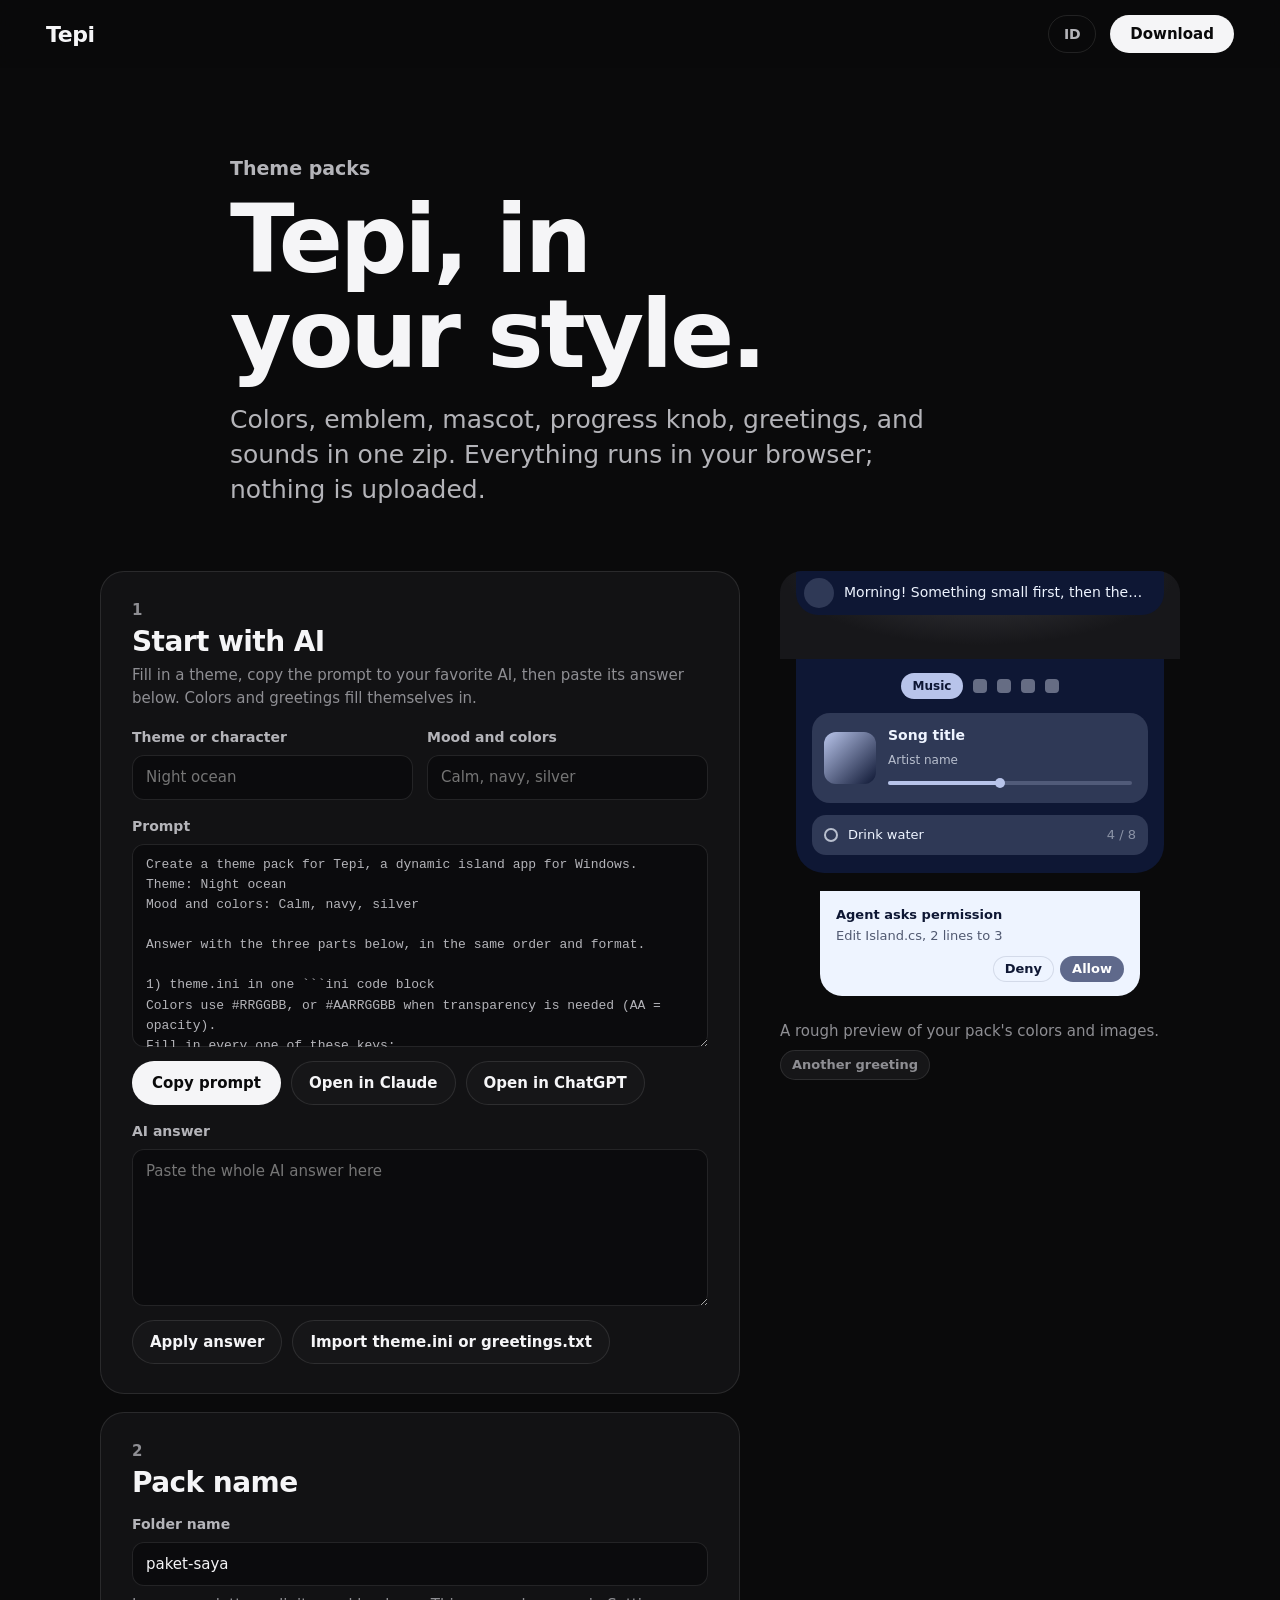
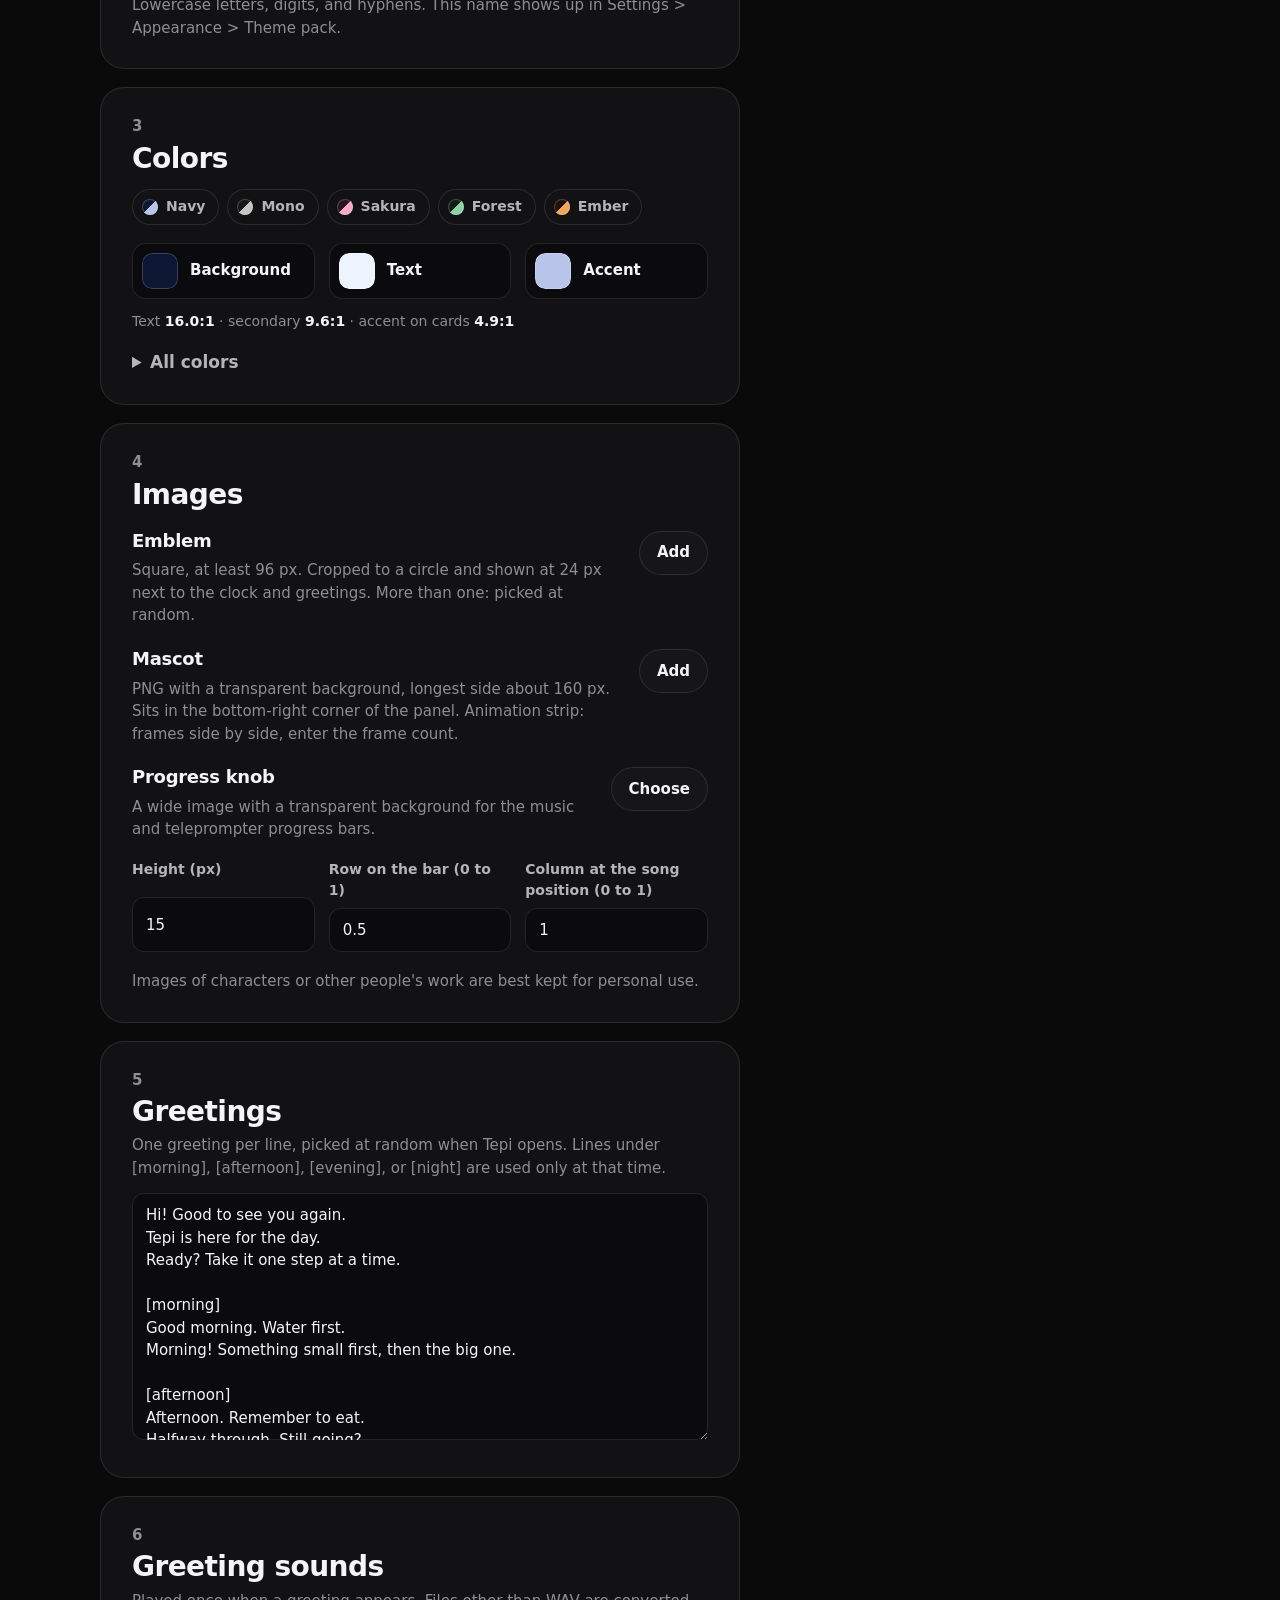
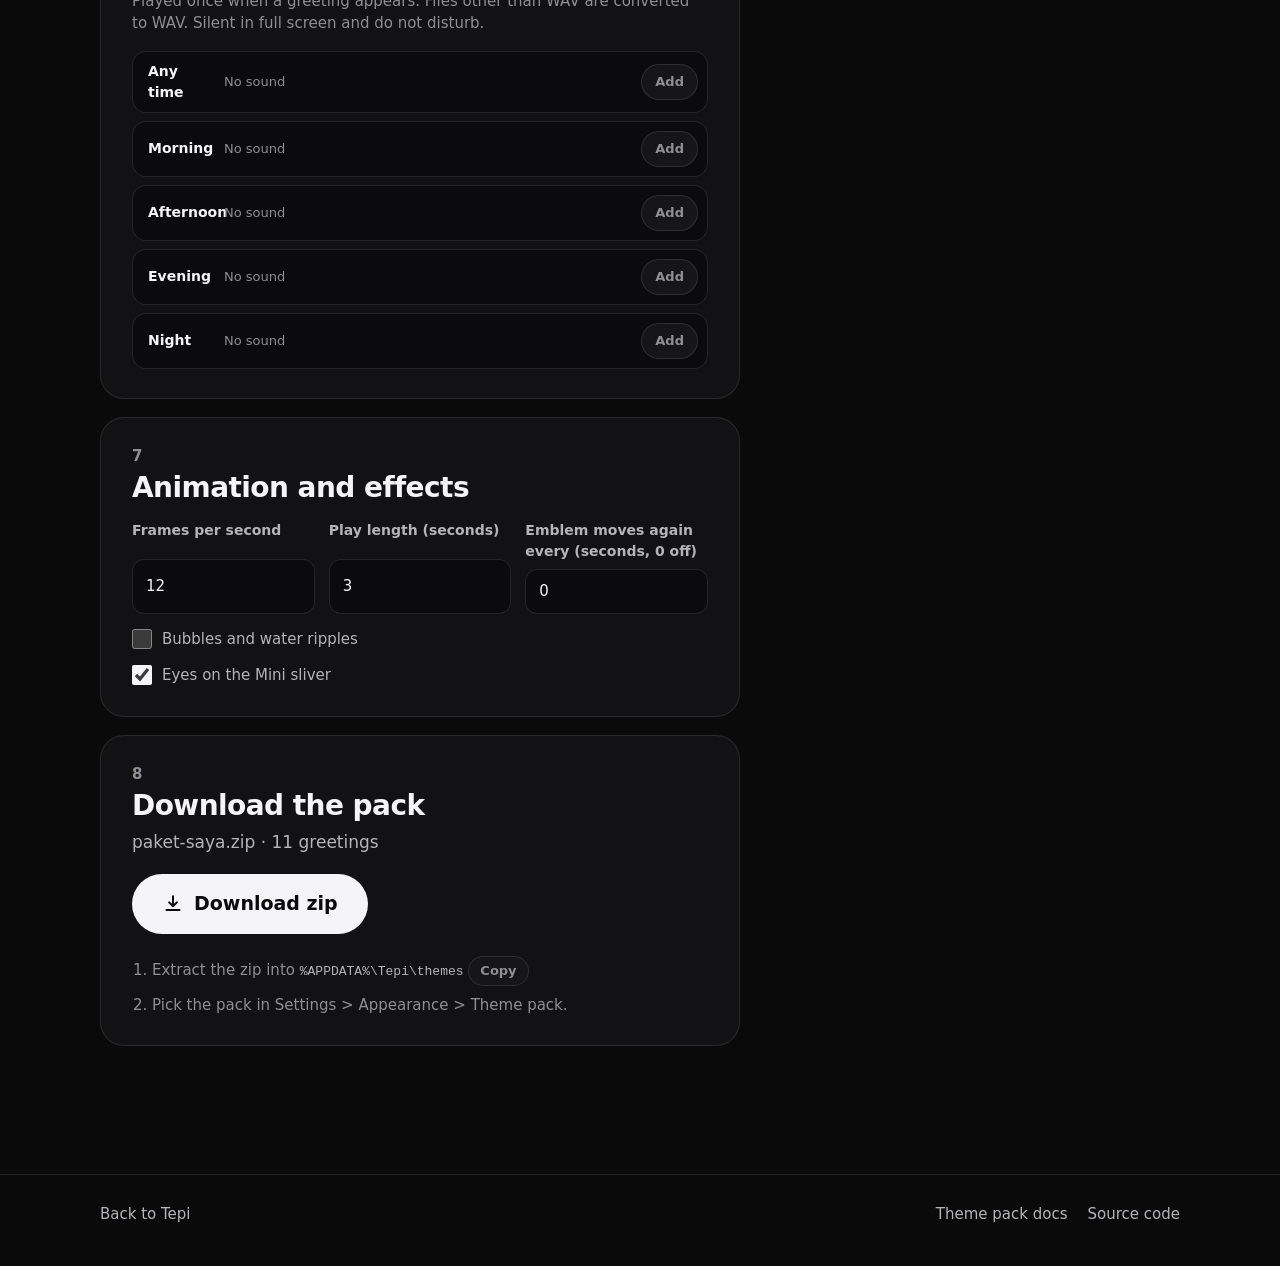
==== commit bd53f57e: "SEO: judul, hreflang, Open Graph, JSON-LD, sitemap; nama pembuat di footer" ====
--- a/pack/index.html
+++ b/pack/index.html
@@ -5,11 +5,17 @@
 <meta name="viewport" content="width=device-width, initial-scale=1">
 <title>Paket tema Tepi</title>
 <meta name="description" content="Buat paket tema Tepi: warna, lambang, maskot, pegangan bar, sapaan, dan suara dalam satu zip. Ada prompt untuk AI. Semua diproses di browser.">
+<meta name="author" content="R. Revaldo Vabiansyah">
 <link rel="canonical" href="https://odlaver.github.io/tepi/pack/">
 <link rel="icon" type="image/png" href="../assets/img/favicon.png">
 <meta name="theme-color" content="#0a0a0b">
+<meta property="og:type" content="website">
+<meta property="og:site_name" content="Tepi">
 <meta property="og:title" content="Paket tema Tepi">
+<meta property="og:description" content="Buat paket tema Tepi: warna, lambang, maskot, sapaan, dan suara dalam satu zip, langsung di browser.">
+<meta property="og:url" content="https://odlaver.github.io/tepi/pack/">
 <meta property="og:image" content="https://odlaver.github.io/tepi/assets/img/og.jpg">
+<meta name="twitter:card" content="summary_large_image">
 <link rel="stylesheet" href="../assets/css/style.css">
 <link rel="stylesheet" href="../assets/css/pack.css">
 </head>
--- a/assets/css/style.css
+++ b/assets/css/style.css
@@ -161,6 +161,7 @@
 .lead { margin: 22px auto 0; max-width: 34ch; font-size: clamp(19px, 2.1vw, 25px); line-height: 1.4; color: var(--sub); text-wrap: pretty; }
 .cta { margin-top: 36px; display: flex; flex-direction: column; align-items: center; gap: 14px; }
 .meta { font-size: 15px; color: var(--faint); font-variant-numeric: tabular-nums; }
+.ver-tail { font-size: 0.62em; letter-spacing: 0.01em; }
 .platform { max-width: 420px; font-size: 15px; color: var(--sub); }
 .hero-fig { margin-top: clamp(52px, 6vw, 72px); }
 .stage-hero { padding-bottom: clamp(36px, 5vw, 64px); }
@@ -326,6 +327,7 @@
 .final h2 { margin-bottom: 36px; }
 .final .meta { margin-top: 16px; }
 .final .platform { margin: 10px auto 0; }
+.final .again { max-width: 520px; margin: 10px auto 0; font-size: 15px; color: var(--sub); }
 .facts { margin: 64px auto 40px; max-width: 980px; display: grid; gap: 28px; text-align: left; }
 .facts dt { font-size: 15px; font-weight: 600; color: var(--text); }
 .facts dd { margin-top: 6px; font-size: 16px; color: var(--sub); }
@@ -344,8 +346,7 @@
   border: 1px solid var(--line); background: var(--raise); font-size: 16px; font-weight: 600; transition: transform 0.2s var(--grow), border-color 0.12s ease;
 }
 .btn-coffee svg { width: 20px; height: 20px; }
-.btn-coffee:active, .foot-coffee:active { transform: scale(0.97); }
-.foot-coffee { color: var(--sub); font-size: 15px; padding-block: 6px; }
+.btn-coffee:active { transform: scale(0.97); }
 .qris {
   margin: auto; padding: 64px 22px 22px; border: 0; border-radius: 28px; width: min(420px, calc(100vw - 32px)); max-height: calc(100svh - 32px);
   background: #141416; color: var(--text); overflow: visible;
@@ -389,7 +390,6 @@
   .acts button:hover, .tabs button:hover, .moods button:hover, .seg button:hover { color: var(--text); }
   .tabs button[aria-selected="true"]:hover, .moods button.on:hover, .seg button[aria-checked="true"]:hover { color: var(--on-cta); }
   .btn-ghost:hover, .pp:hover, .ap-row button:hover, .btn-coffee:hover { border-color: rgba(255, 255, 255, 0.28); }
-  .foot-coffee:hover { color: var(--text); text-decoration: underline; }
   .fab:hover { background: rgba(44, 44, 48, 0.82); }
   .foot a:hover { color: var(--text); text-decoration: underline; }
 }
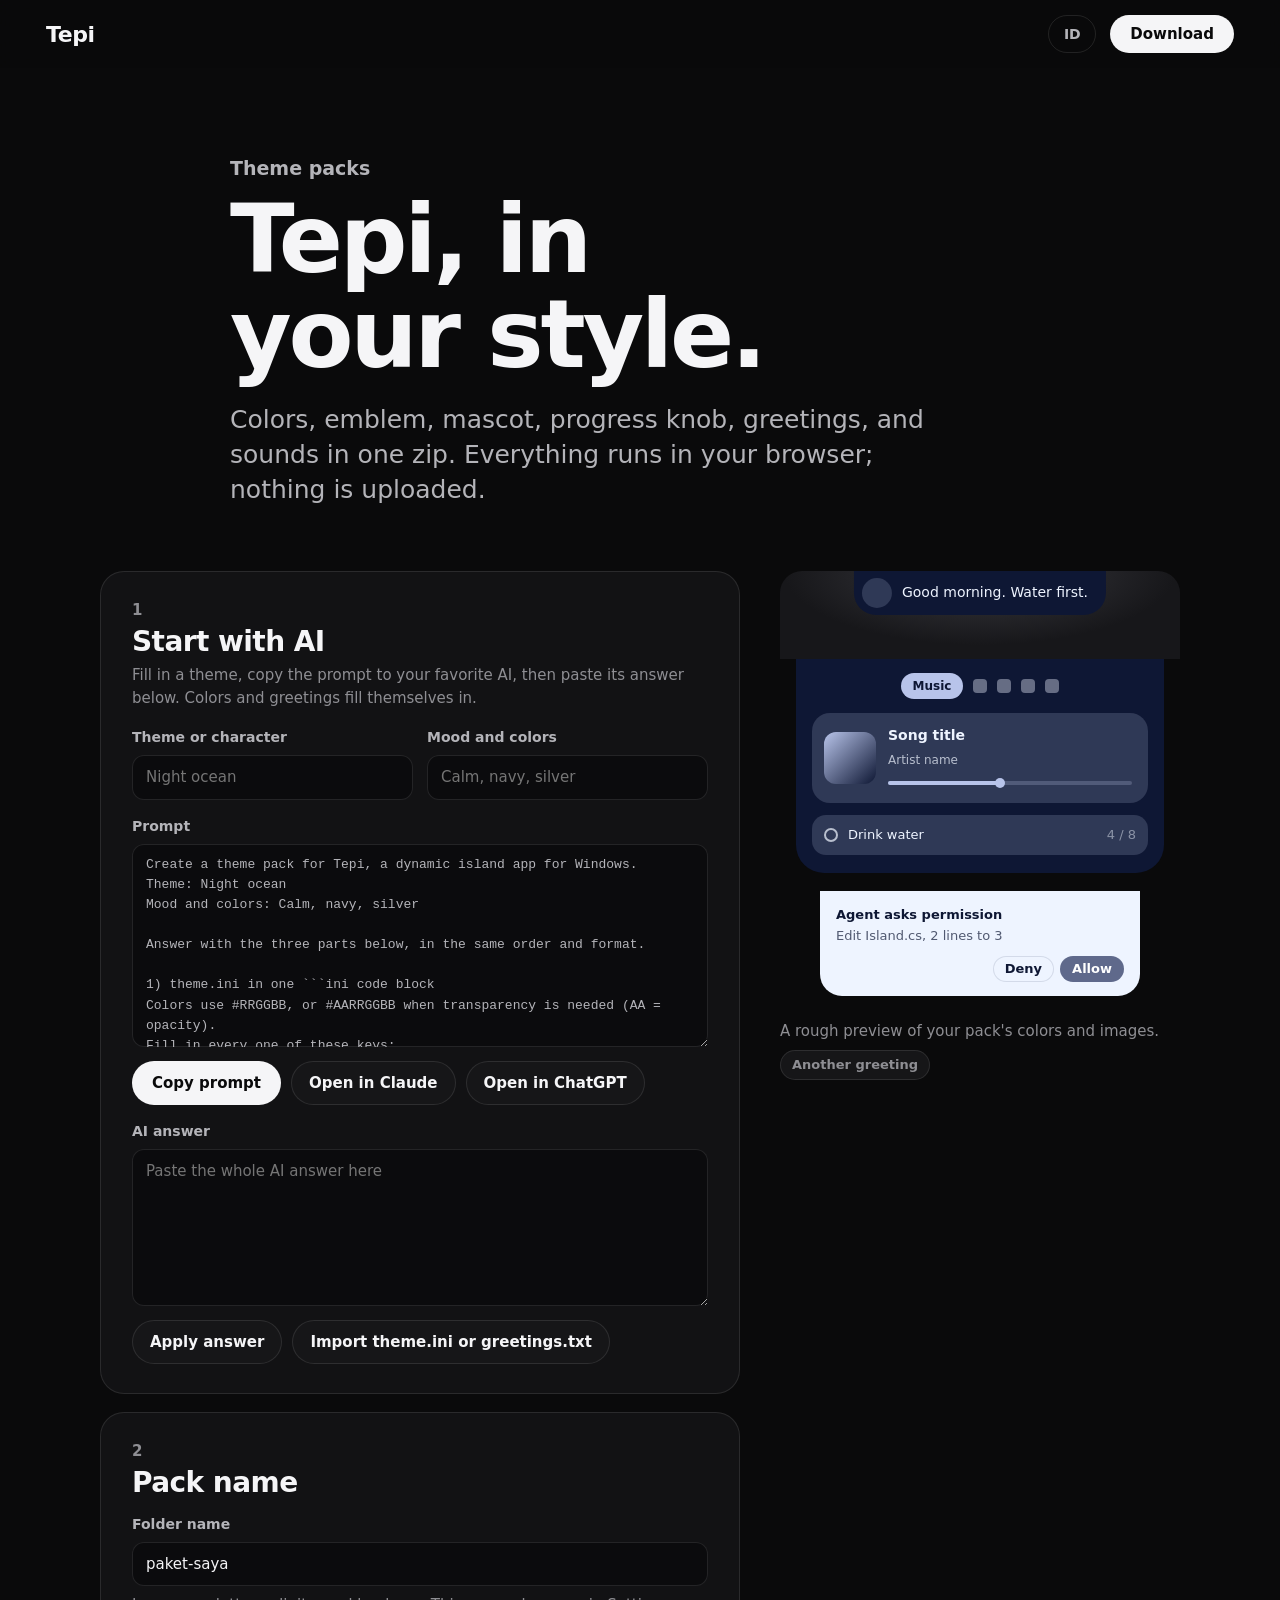
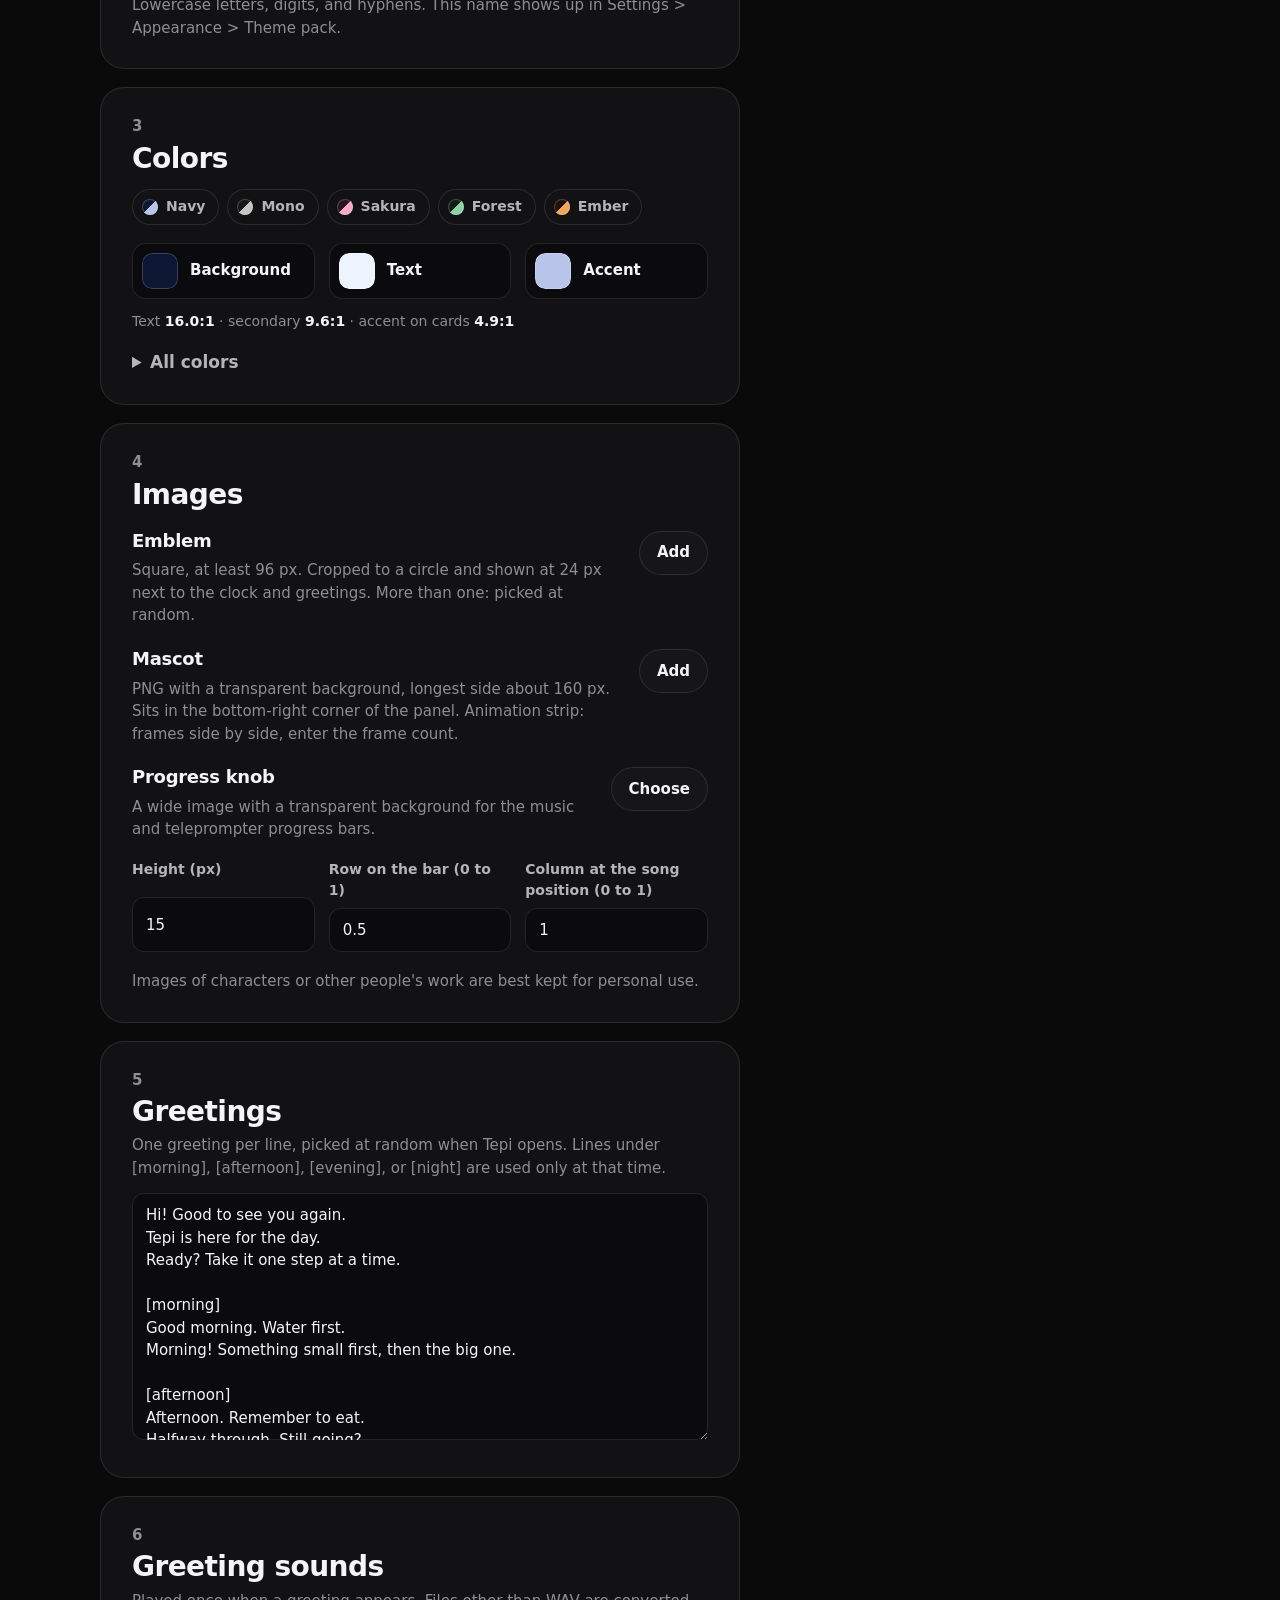
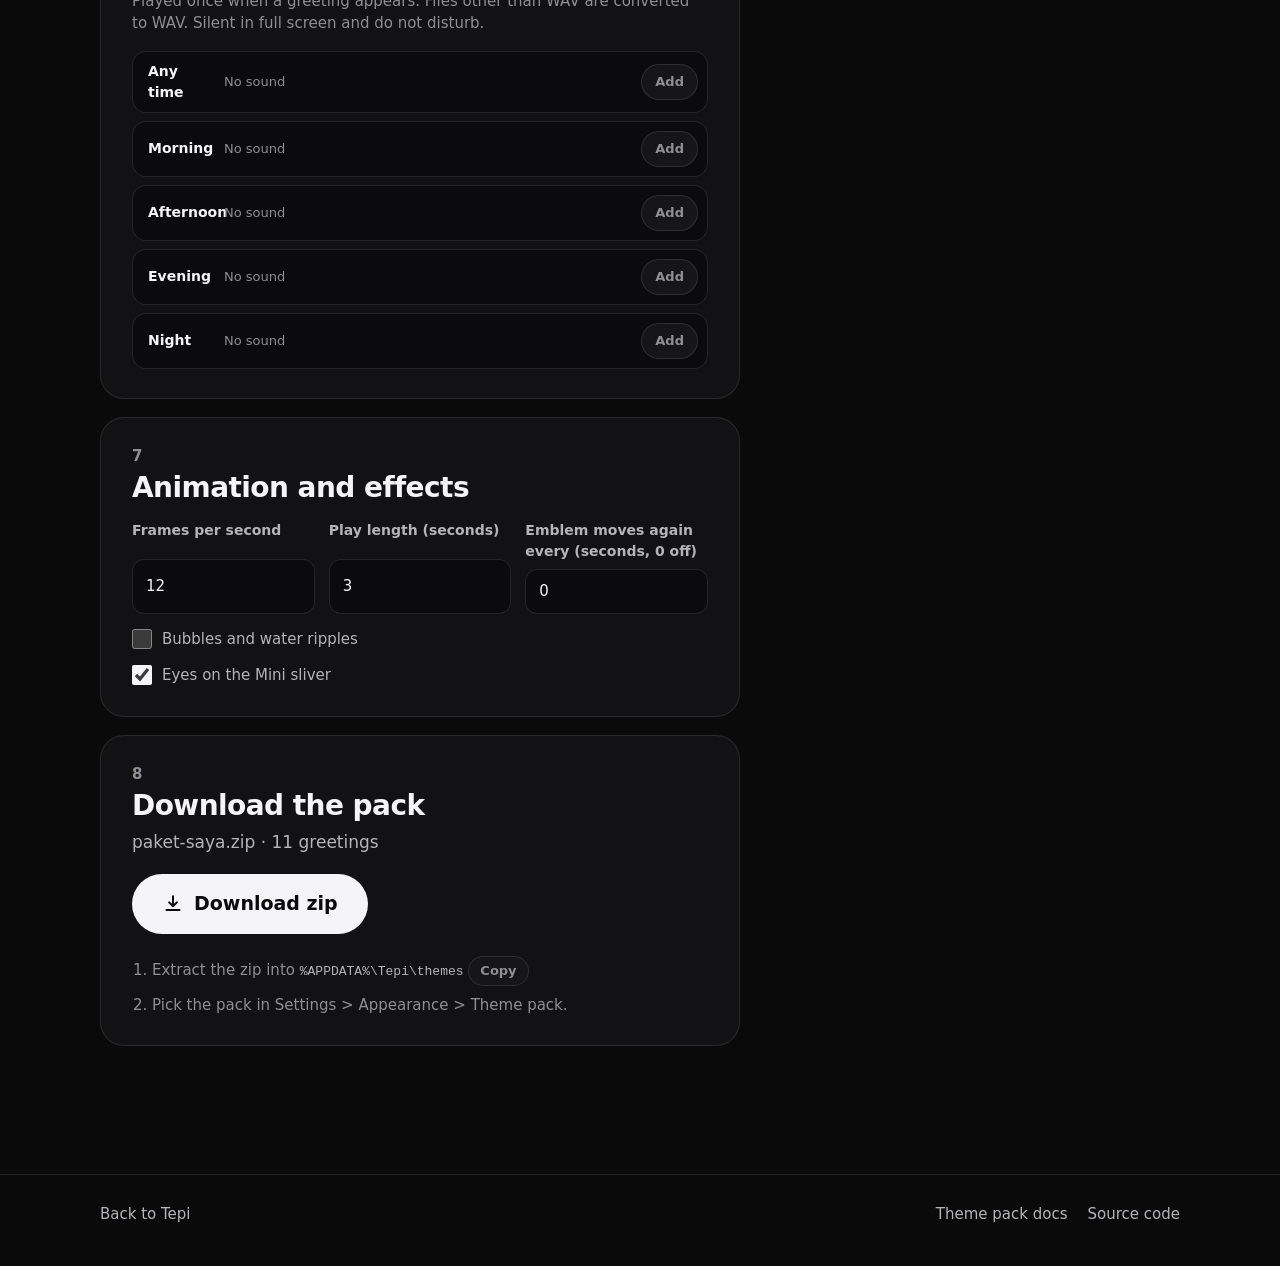
==== commit 98b3cc2e: "Pratinjau tautan Tepi 2.1: gambar og-21, judul, dan deskripsi" ====
--- a/pack/index.html
+++ b/pack/index.html
@@ -14,7 +14,7 @@
 <meta property="og:title" content="Paket tema Tepi">
 <meta property="og:description" content="Buat paket tema Tepi: warna, lambang, maskot, sapaan, dan suara dalam satu zip, langsung di browser.">
 <meta property="og:url" content="https://odlaver.github.io/tepi/pack/">
-<meta property="og:image" content="https://odlaver.github.io/tepi/assets/img/og.jpg">
+<meta property="og:image" content="https://odlaver.github.io/tepi/assets/img/og-21.jpg">
 <meta name="twitter:card" content="summary_large_image">
 <link rel="stylesheet" href="../assets/css/style.css">
 <link rel="stylesheet" href="../assets/css/pack.css">
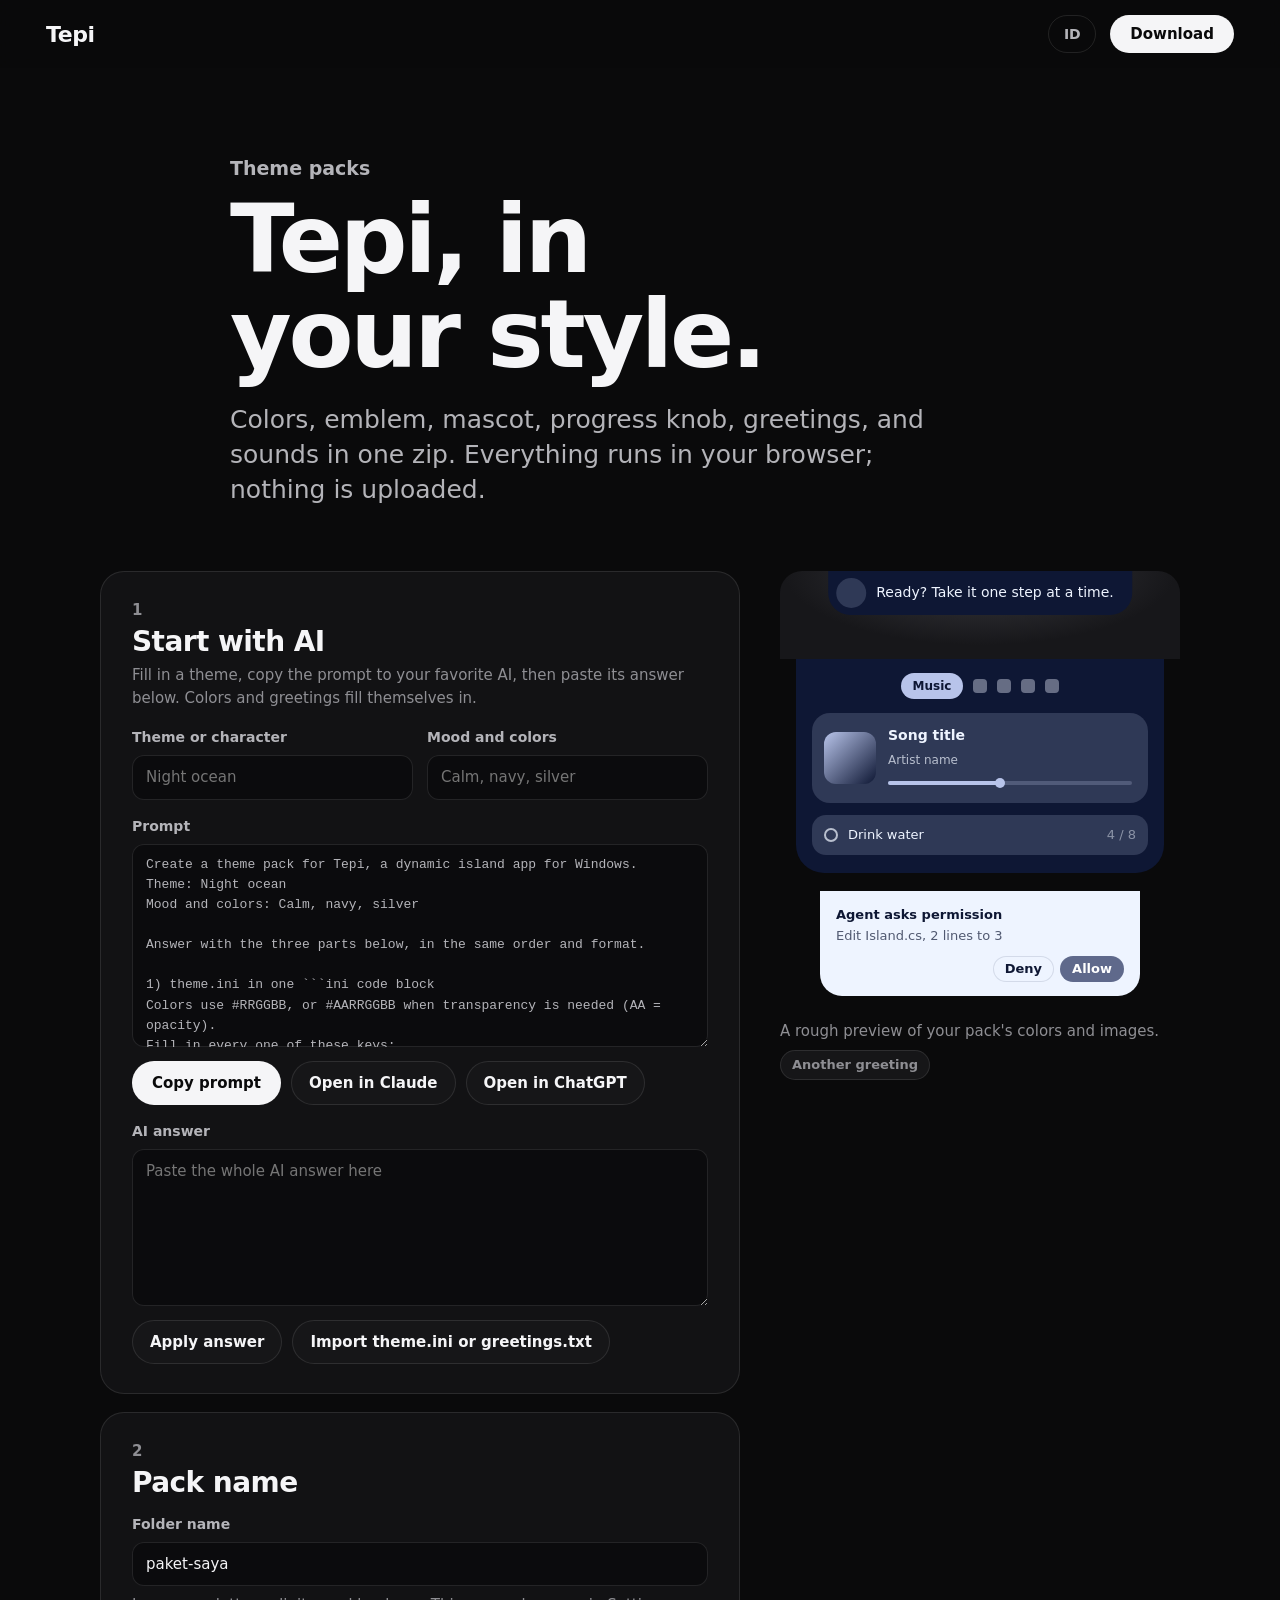
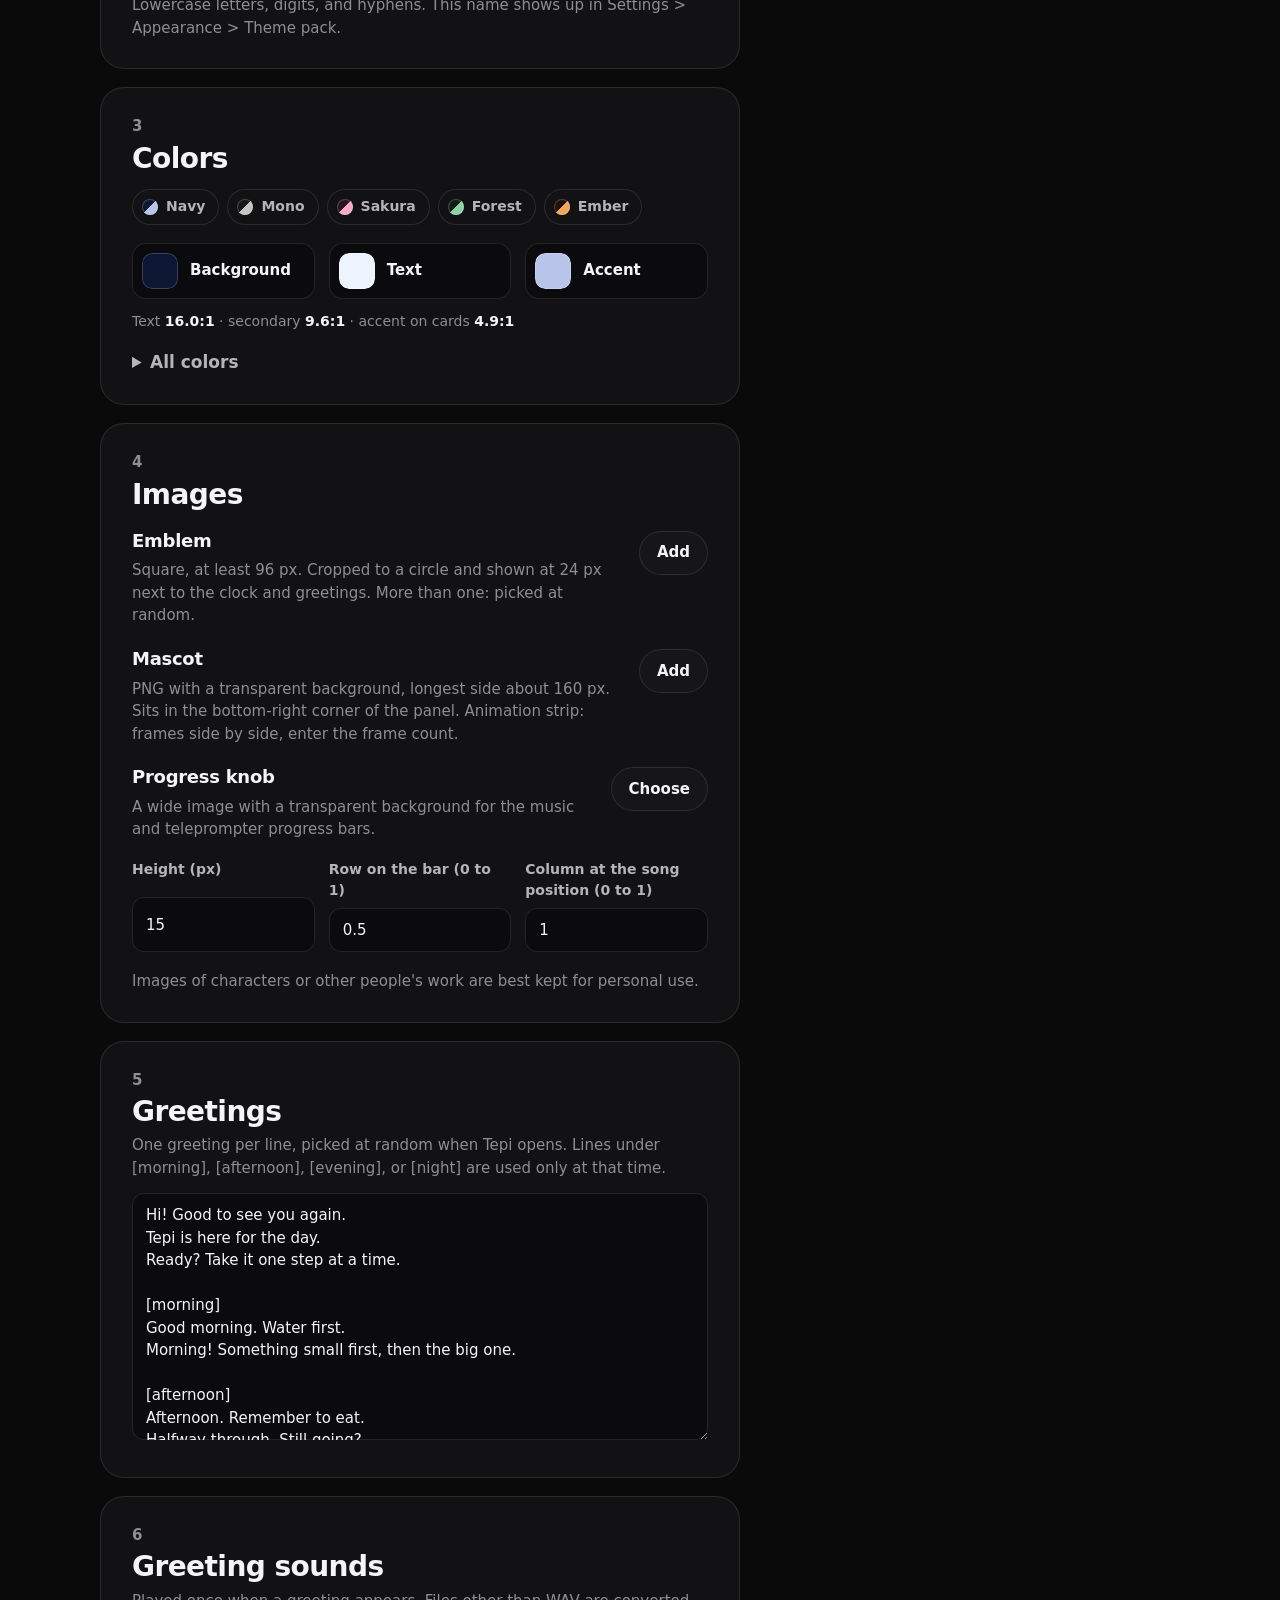
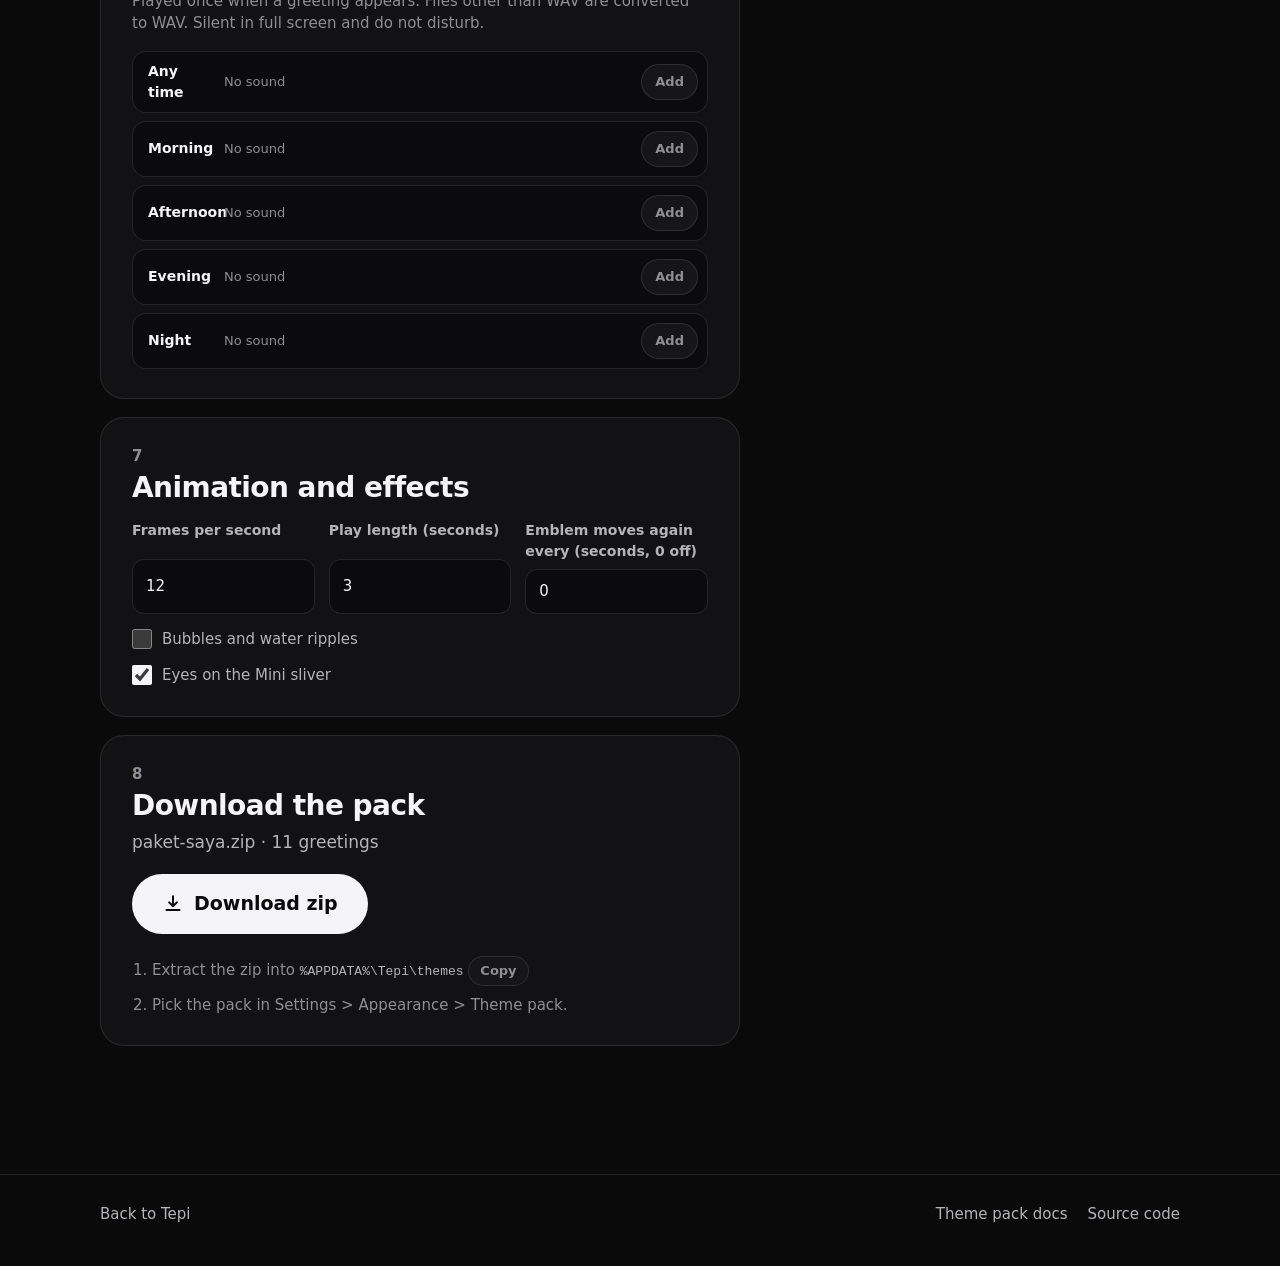
==== commit 5233eacb: "Situs 2.3: versi, SHA, pill mode rapat, baterai earbuds, peringatan hujan, cermin kamera, gambar OG" ====
--- a/pack/index.html
+++ b/pack/index.html
@@ -14,7 +14,7 @@
 <meta property="og:title" content="Paket tema Tepi">
 <meta property="og:description" content="Buat paket tema Tepi: warna, lambang, maskot, sapaan, dan suara dalam satu zip, langsung di browser.">
 <meta property="og:url" content="https://odlaver.github.io/tepi/pack/">
-<meta property="og:image" content="https://odlaver.github.io/tepi/assets/img/og-21.jpg">
+<meta property="og:image" content="https://odlaver.github.io/tepi/assets/img/og-23.jpg">
 <meta name="twitter:card" content="summary_large_image">
 <link rel="stylesheet" href="../assets/css/style.css">
 <link rel="stylesheet" href="../assets/css/pack.css">
@@ -26,7 +26,7 @@
   <a class="wordmark" href="../" aria-label="Tepi">Tepi</a>
   <div class="nav-end">
     <button class="lang" type="button" id="lang" aria-label="EN, switch to English">EN</button>
-    <a class="btn btn-sm" href="https://github.com/odlaver/tepi/releases/latest/download/Tepi.exe" data-i18n="nav.download">Unduh</a>
+    <a class="btn btn-sm" data-goatcounter-click="unduh-pack" href="https://github.com/odlaver/tepi/releases/latest/download/Tepi.exe" data-i18n="nav.download">Unduh</a>
   </div>
 </header>
 
@@ -194,5 +194,6 @@
 </footer>
 
 <script src="../assets/js/pack.js" defer></script>
+<script data-goatcounter="https://tepi.goatcounter.com/count" async src="//gc.zgo.at/count.js"></script>
 </body>
 </html>
--- a/assets/css/style.css
+++ b/assets/css/style.css
@@ -151,21 +151,33 @@
 .link { color: var(--sub); text-underline-offset: 3px; transition: color 0.12s ease; }
 
 /* Hero */
-.hero { position: relative; padding-top: clamp(118px, 12vw, 150px); text-align: center; }
+/* One screen tall; the panel takes what is left */
+.hero {
+  position: relative; display: flex; flex-direction: column; justify-content: center; height: 100svh; min-height: 520px;
+  padding-top: clamp(72px, 10svh, 150px); padding-bottom: clamp(14px, 2.6svh, 28px); text-align: center;
+}
 .hero::before {
   content: ""; position: absolute; inset: 0 0 auto; height: 620px; pointer-events: none; z-index: -1;
   background: radial-gradient(42% 60% at 50% 0, rgba(255, 255, 255, 0.075), transparent 72%);
 }
-.kicker { font-size: 17px; font-weight: 600; color: var(--sub); letter-spacing: -0.005em; margin-bottom: 16px; }
-.hero h1 { max-width: 920px; margin-inline: auto; }
-.lead { margin: 22px auto 0; max-width: 34ch; font-size: clamp(19px, 2.1vw, 25px); line-height: 1.4; color: var(--sub); text-wrap: pretty; }
-.cta { margin-top: 36px; display: flex; flex-direction: column; align-items: center; gap: 14px; }
+.kicker { font-size: 17px; font-weight: 600; color: var(--sub); letter-spacing: -0.005em; margin-bottom: clamp(8px, 1.8svh, 16px); }
+.hero h1 { max-width: 920px; margin-inline: auto; font-size: clamp(34px, min(7.4vw, 8svh), 96px); }
+.lead { margin: clamp(10px, 2.4svh, 22px) auto 0; max-width: 34ch; font-size: clamp(17px, min(2.1vw, 2.8svh), 25px); line-height: 1.4; color: var(--sub); text-wrap: pretty; }
+.cta { margin-top: clamp(14px, 3svh, 36px); display: flex; flex-direction: column; align-items: center; gap: clamp(8px, 1.5svh, 14px); }
 .meta { font-size: 15px; color: var(--faint); font-variant-numeric: tabular-nums; }
 .ver-tail { font-size: 0.62em; letter-spacing: 0.01em; }
 .platform { max-width: 420px; font-size: 15px; color: var(--sub); }
-.hero-fig { margin-top: clamp(52px, 6vw, 72px); }
-.stage-hero { padding-bottom: clamp(36px, 5vw, 64px); }
-.stage-hero img { width: min(92%, 584px); }
+.hero-fig { flex: 1 1 0; min-height: 0; max-height: calc(370px + clamp(12px, 3svh, 64px) + 96px); display: flex; flex-direction: column; margin-top: clamp(16px, 3.5svh, 72px); }
+/* Panel width from the height left over */
+.stage-fit {
+  flex: 1 1 0; min-height: 0; container-type: size; --pad: clamp(12px, 3svh, 64px);
+  display: flex; flex-direction: column; justify-content: center;
+  --pw: min(92cqw, 584px, calc((100cqh - var(--pad)) * 1.588));
+}
+.stage-hero { width: min(100%, calc(var(--pw) * 1.85)); margin-inline: auto; padding-bottom: var(--pad); }
+.stage-hero img { width: var(--pw); height: auto; }
+.hero .lead { max-width: 46ch; }
+.hero .cap { flex: none; margin-top: clamp(10px, 2svh, 22px); }
 .cap { margin: 22px auto 0; max-width: 62ch; font-size: 16px; color: var(--faint); text-wrap: pretty; }
 
 .sec { padding-top: clamp(104px, 13vw, 168px); }
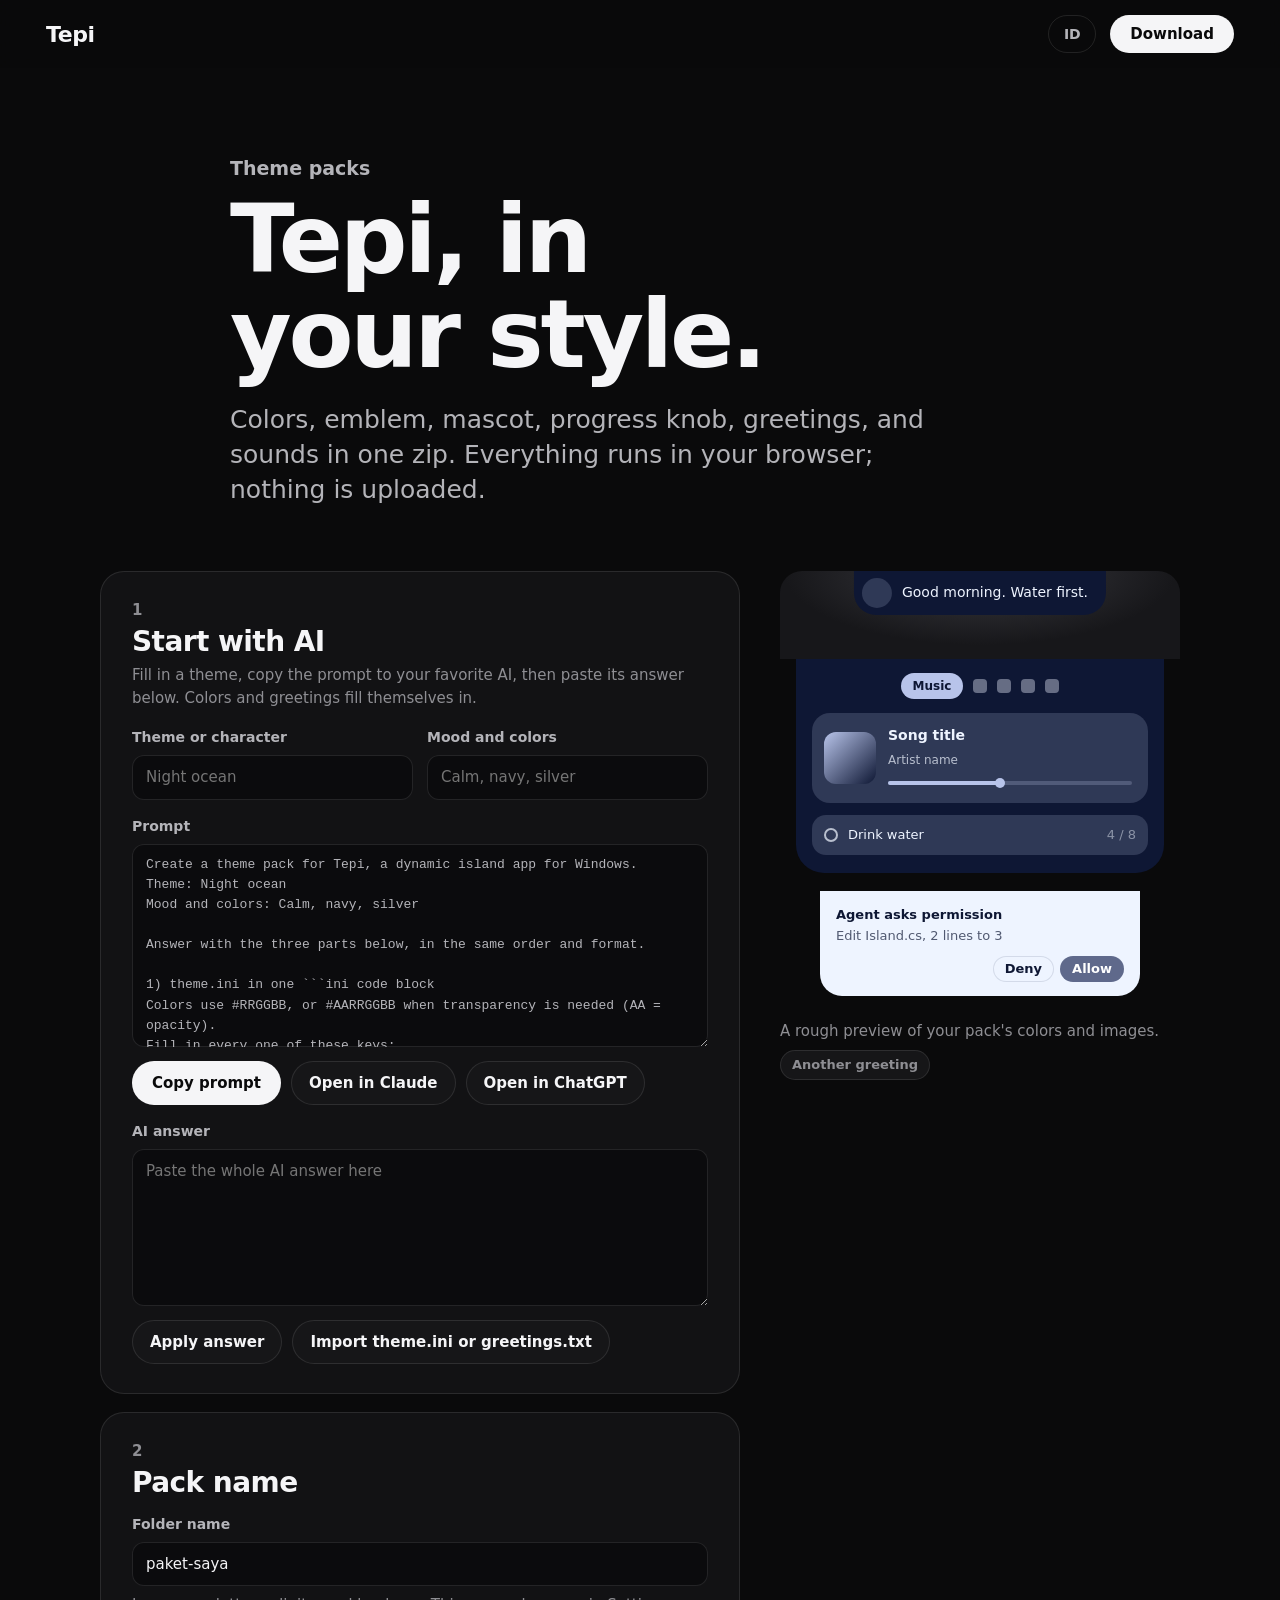
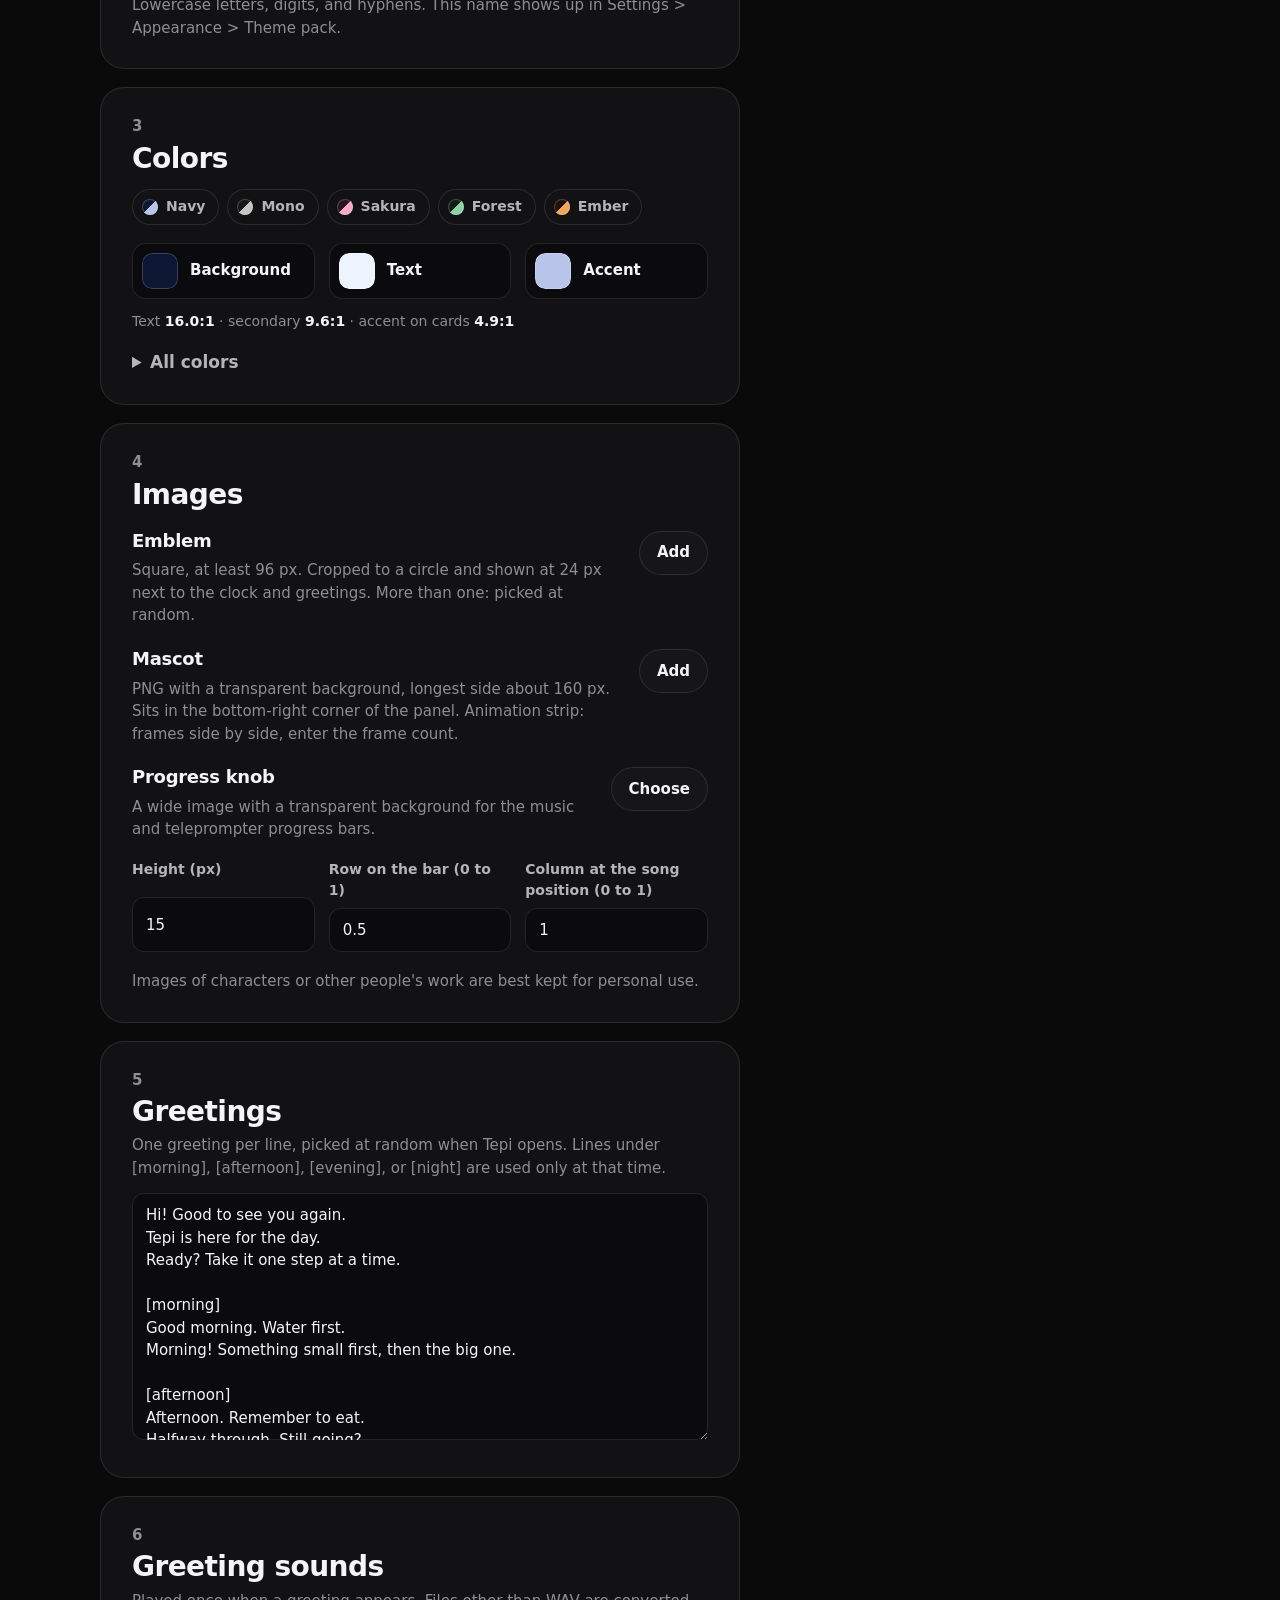
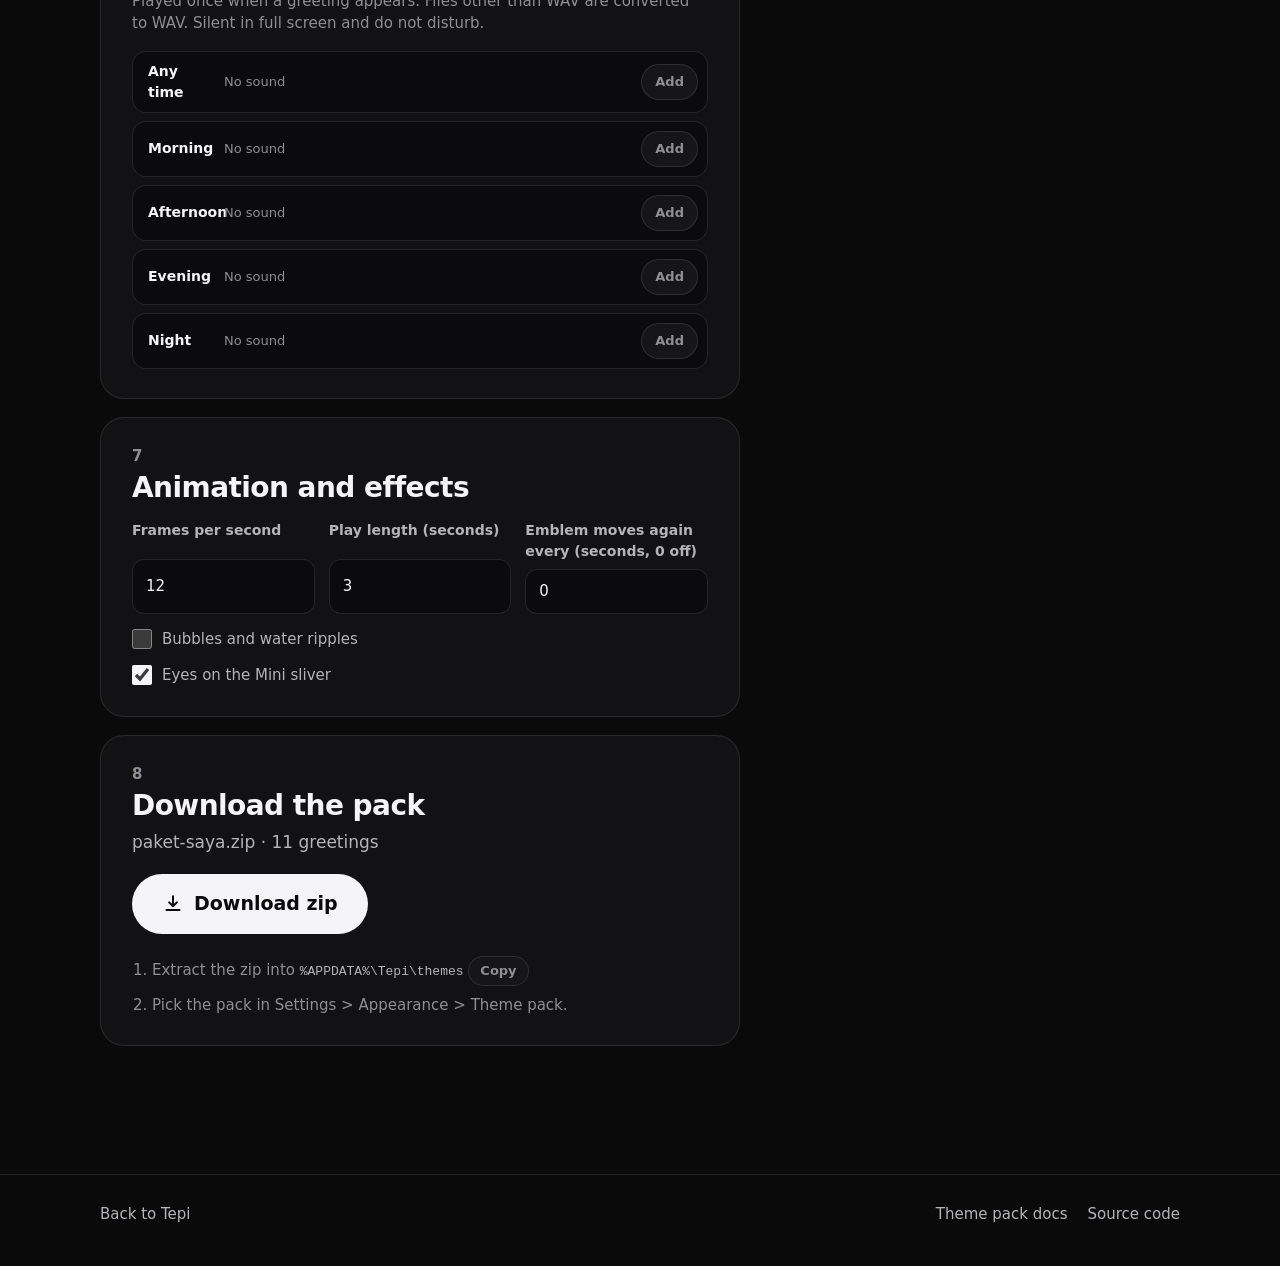
==== commit 68f3f301: "Situs 2.4: versi, SHA, pill kode OTP, tab HP di panel, adegan panel mengikuti jumlah tab, gambar OG" ====
--- a/pack/index.html
+++ b/pack/index.html
@@ -14,7 +14,7 @@
 <meta property="og:title" content="Paket tema Tepi">
 <meta property="og:description" content="Buat paket tema Tepi: warna, lambang, maskot, sapaan, dan suara dalam satu zip, langsung di browser.">
 <meta property="og:url" content="https://odlaver.github.io/tepi/pack/">
-<meta property="og:image" content="https://odlaver.github.io/tepi/assets/img/og-23.jpg">
+<meta property="og:image" content="https://odlaver.github.io/tepi/assets/img/og-24.jpg">
 <meta name="twitter:card" content="summary_large_image">
 <link rel="stylesheet" href="../assets/css/style.css">
 <link rel="stylesheet" href="../assets/css/pack.css">
--- a/assets/css/style.css
+++ b/assets/css/style.css
@@ -211,7 +211,7 @@
 
 /* Panel scene: scroll switches tabs */
 .scene { position: relative; margin-top: clamp(104px, 13vw, 168px); }
-.scene.pinned { height: calc(100svh + 8 * var(--step, 42svh)); }
+.scene.pinned { height: calc(100svh + var(--n, 8) * var(--step, 42svh)); }
 .scene-pin { position: relative; }
 .scene.pinned .scene-pin {
   position: sticky; top: 0; height: 100svh; display: flex; flex-direction: column; justify-content: flex-end;
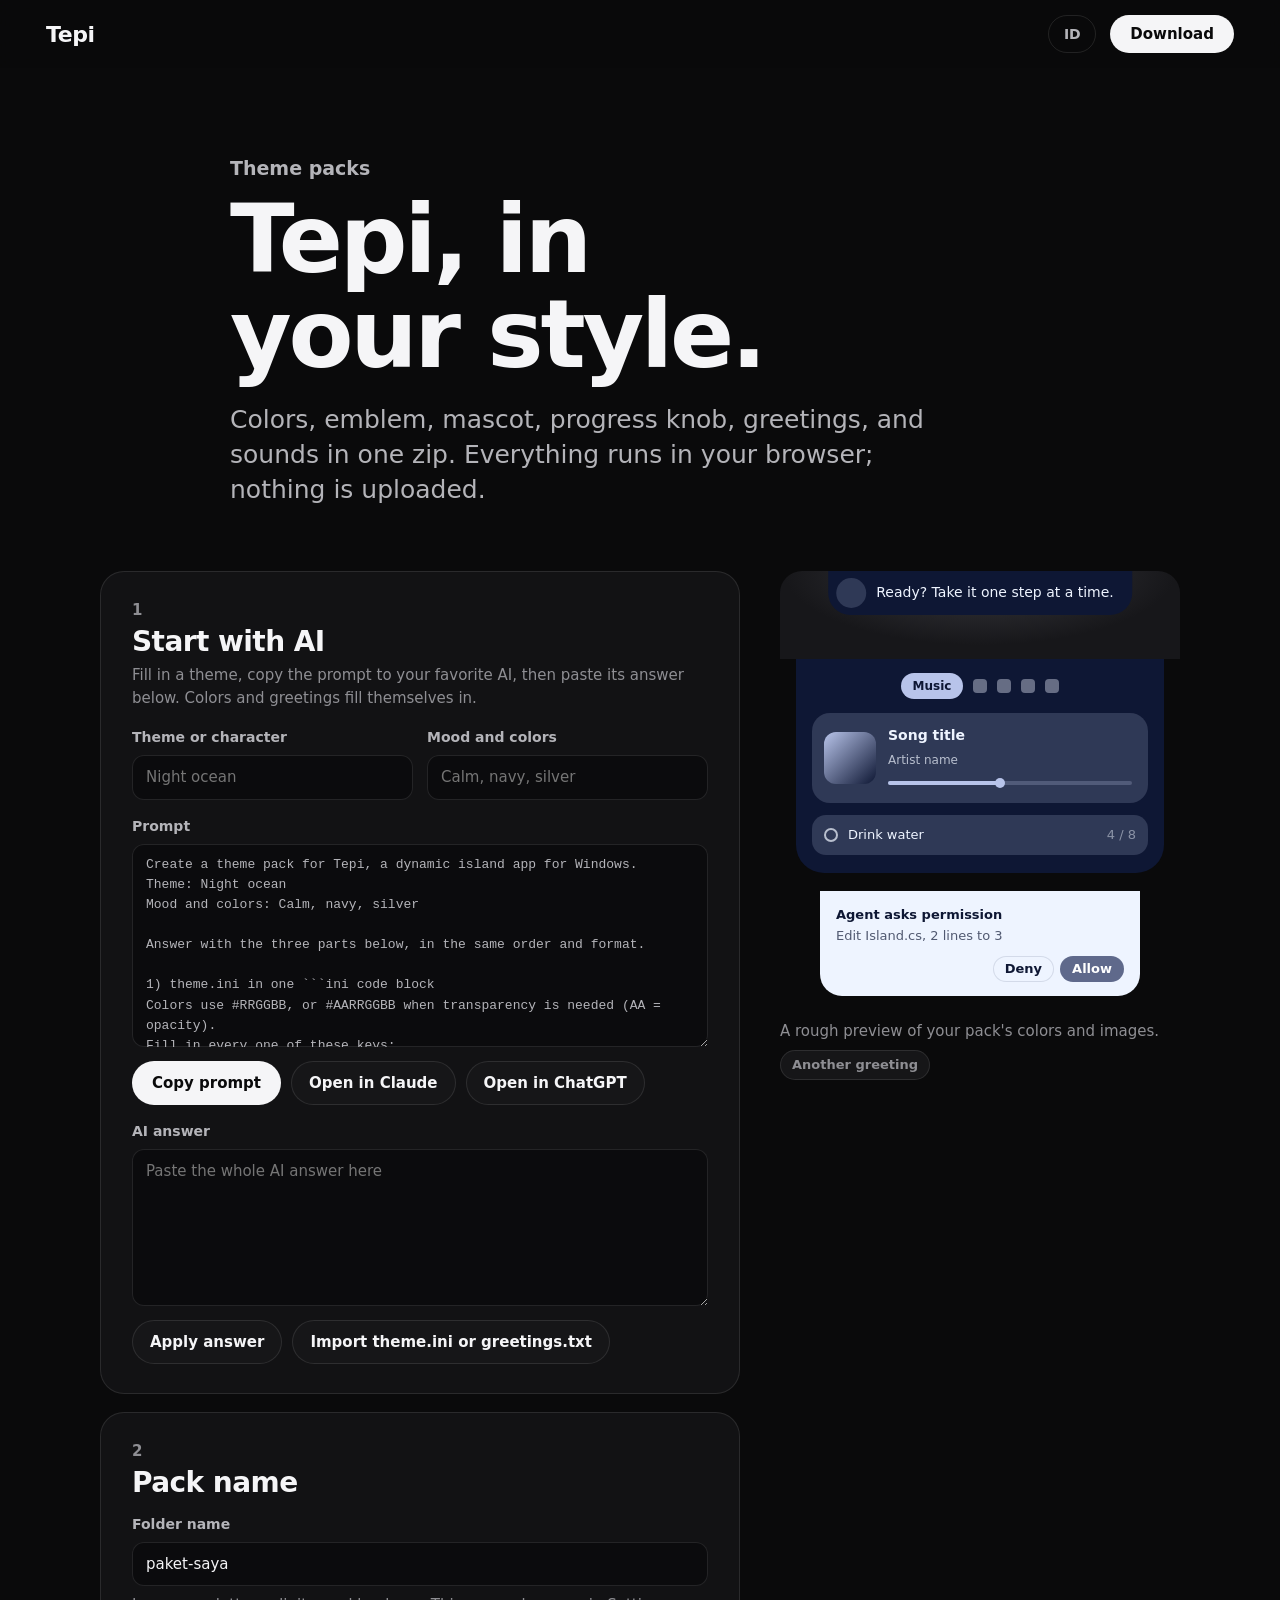
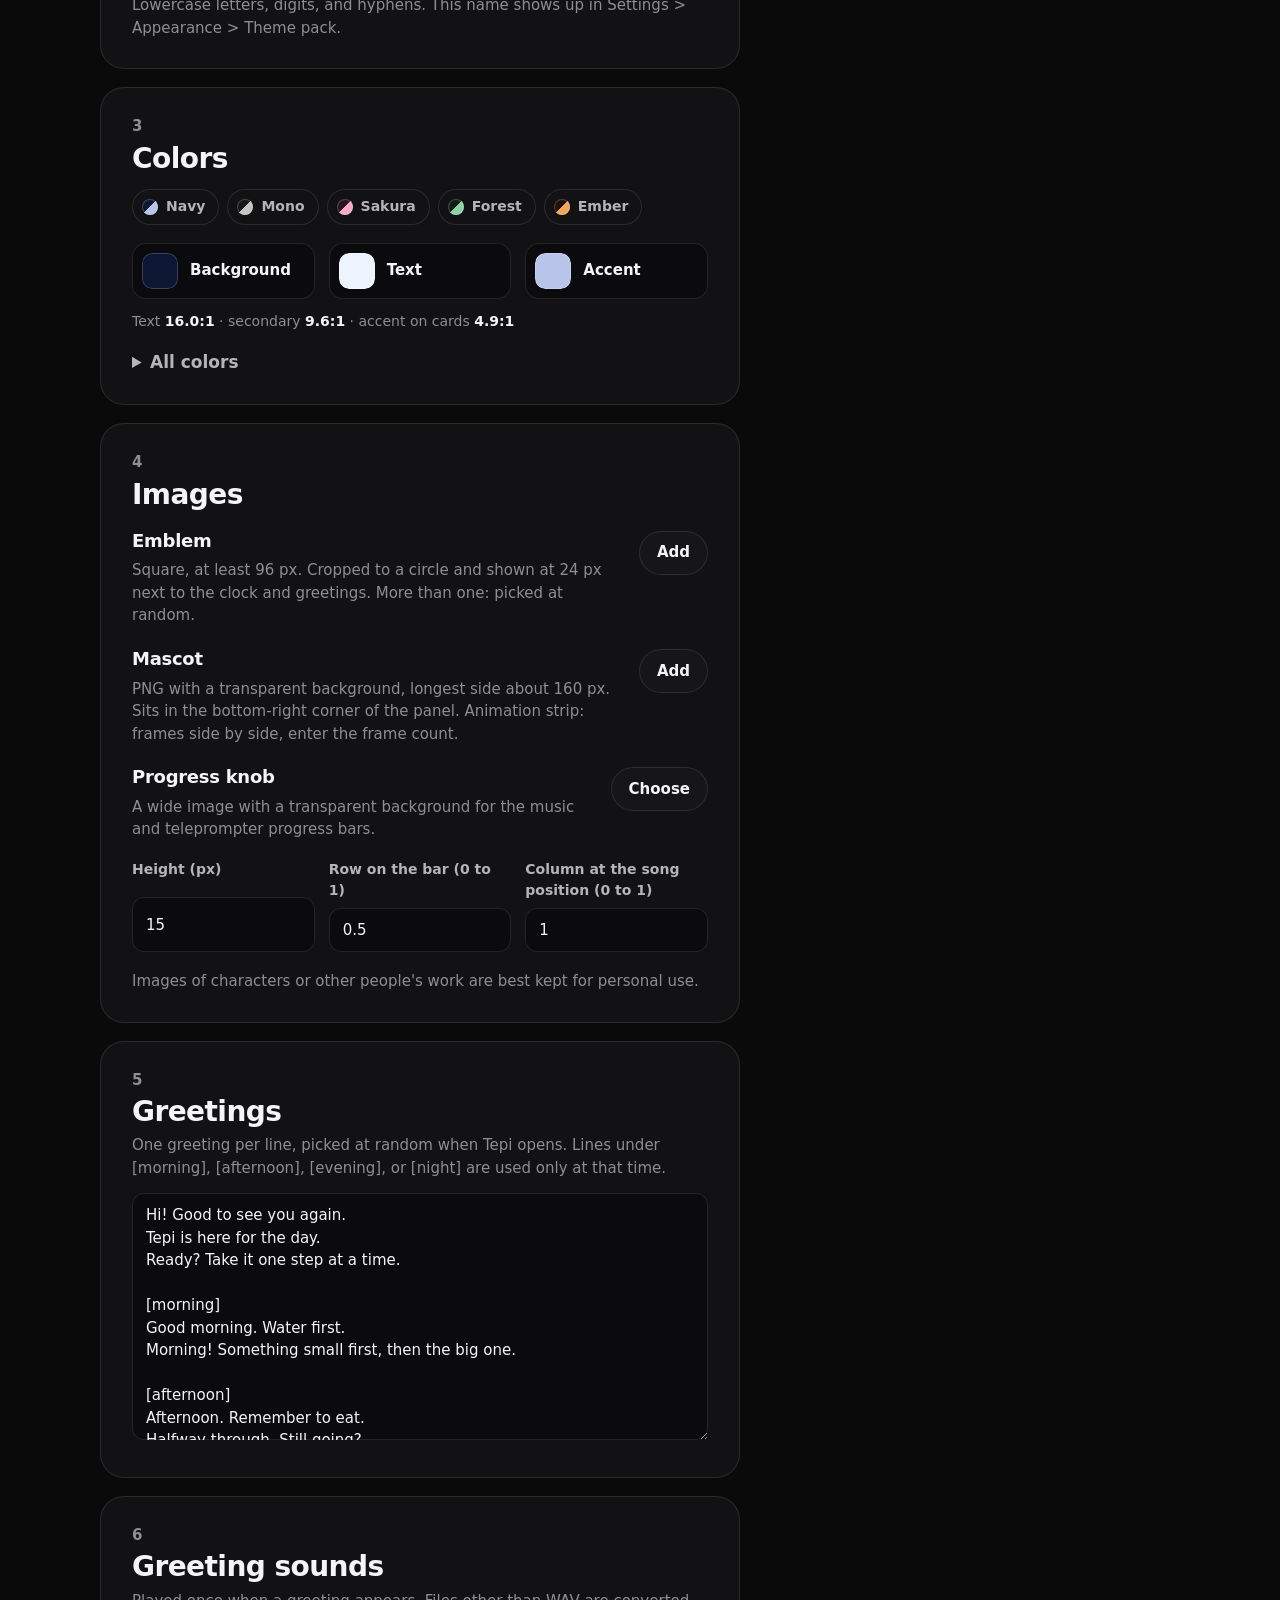
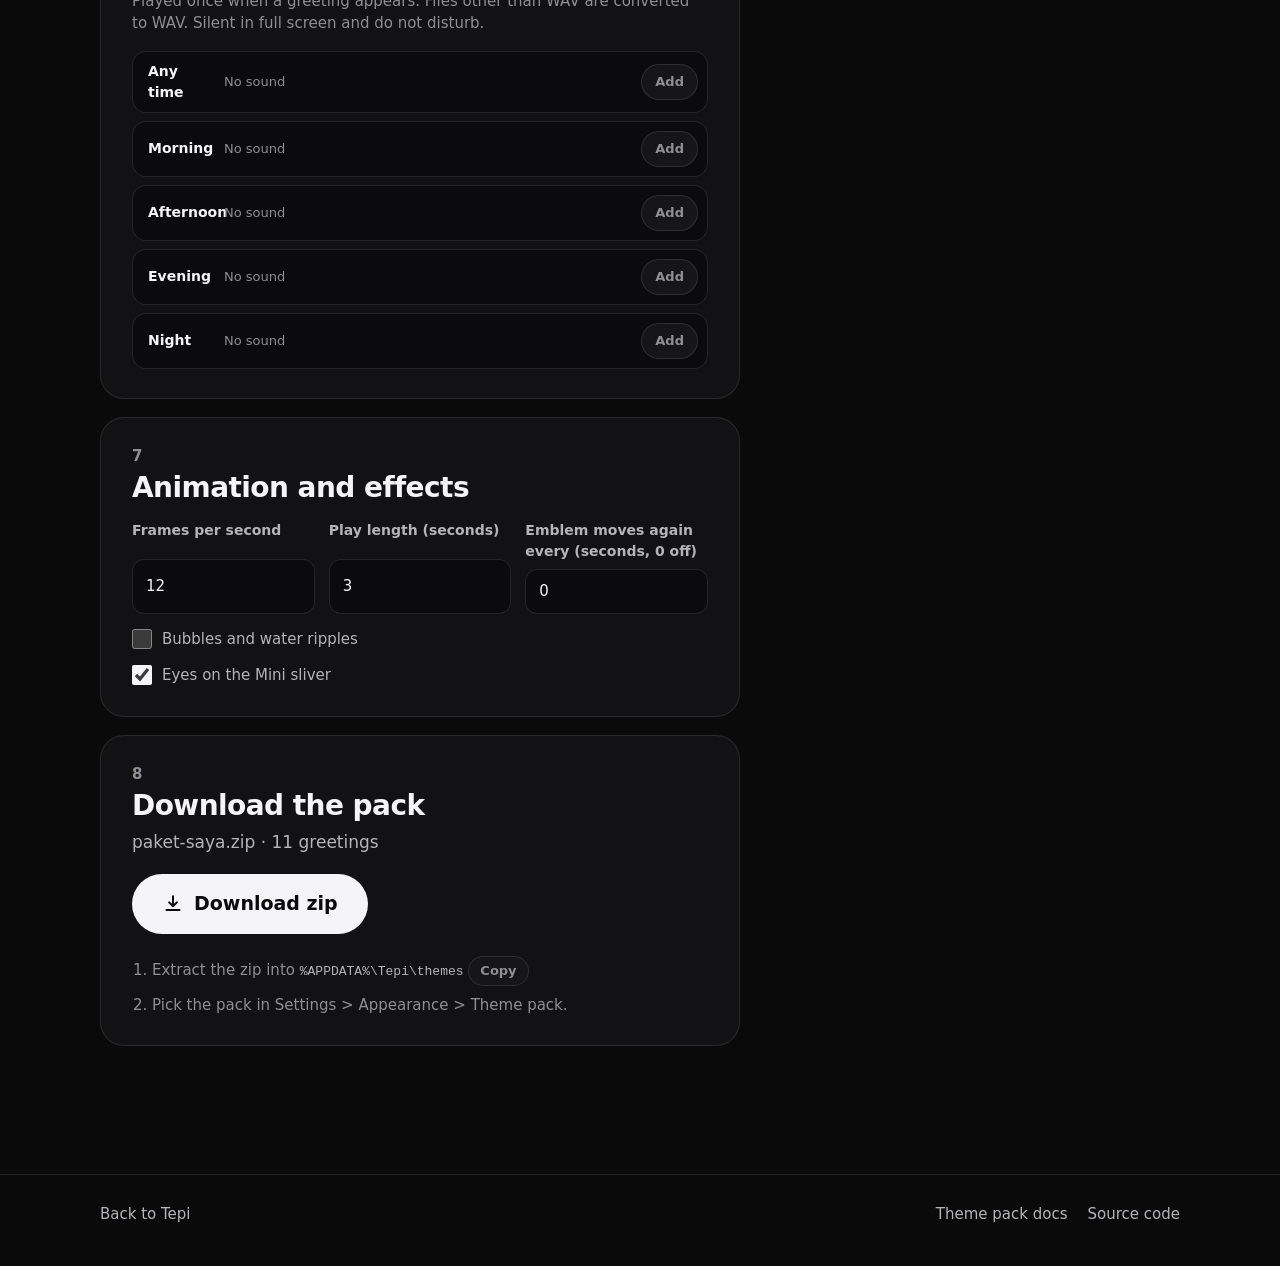
==== commit 0f5a8e3d: "Pratinjau halaman pack ikut 2.2" ====
--- a/pack/index.html
+++ b/pack/index.html
@@ -14,7 +14,7 @@
 <meta property="og:title" content="Paket tema Tepi">
 <meta property="og:description" content="Buat paket tema Tepi: warna, lambang, maskot, sapaan, dan suara dalam satu zip, langsung di browser.">
 <meta property="og:url" content="https://odlaver.github.io/tepi/pack/">
-<meta property="og:image" content="https://odlaver.github.io/tepi/assets/img/og-24.jpg">
+<meta property="og:image" content="https://odlaver.github.io/tepi/assets/img/og-22.jpg">
 <meta name="twitter:card" content="summary_large_image">
 <link rel="stylesheet" href="../assets/css/style.css">
 <link rel="stylesheet" href="../assets/css/pack.css">
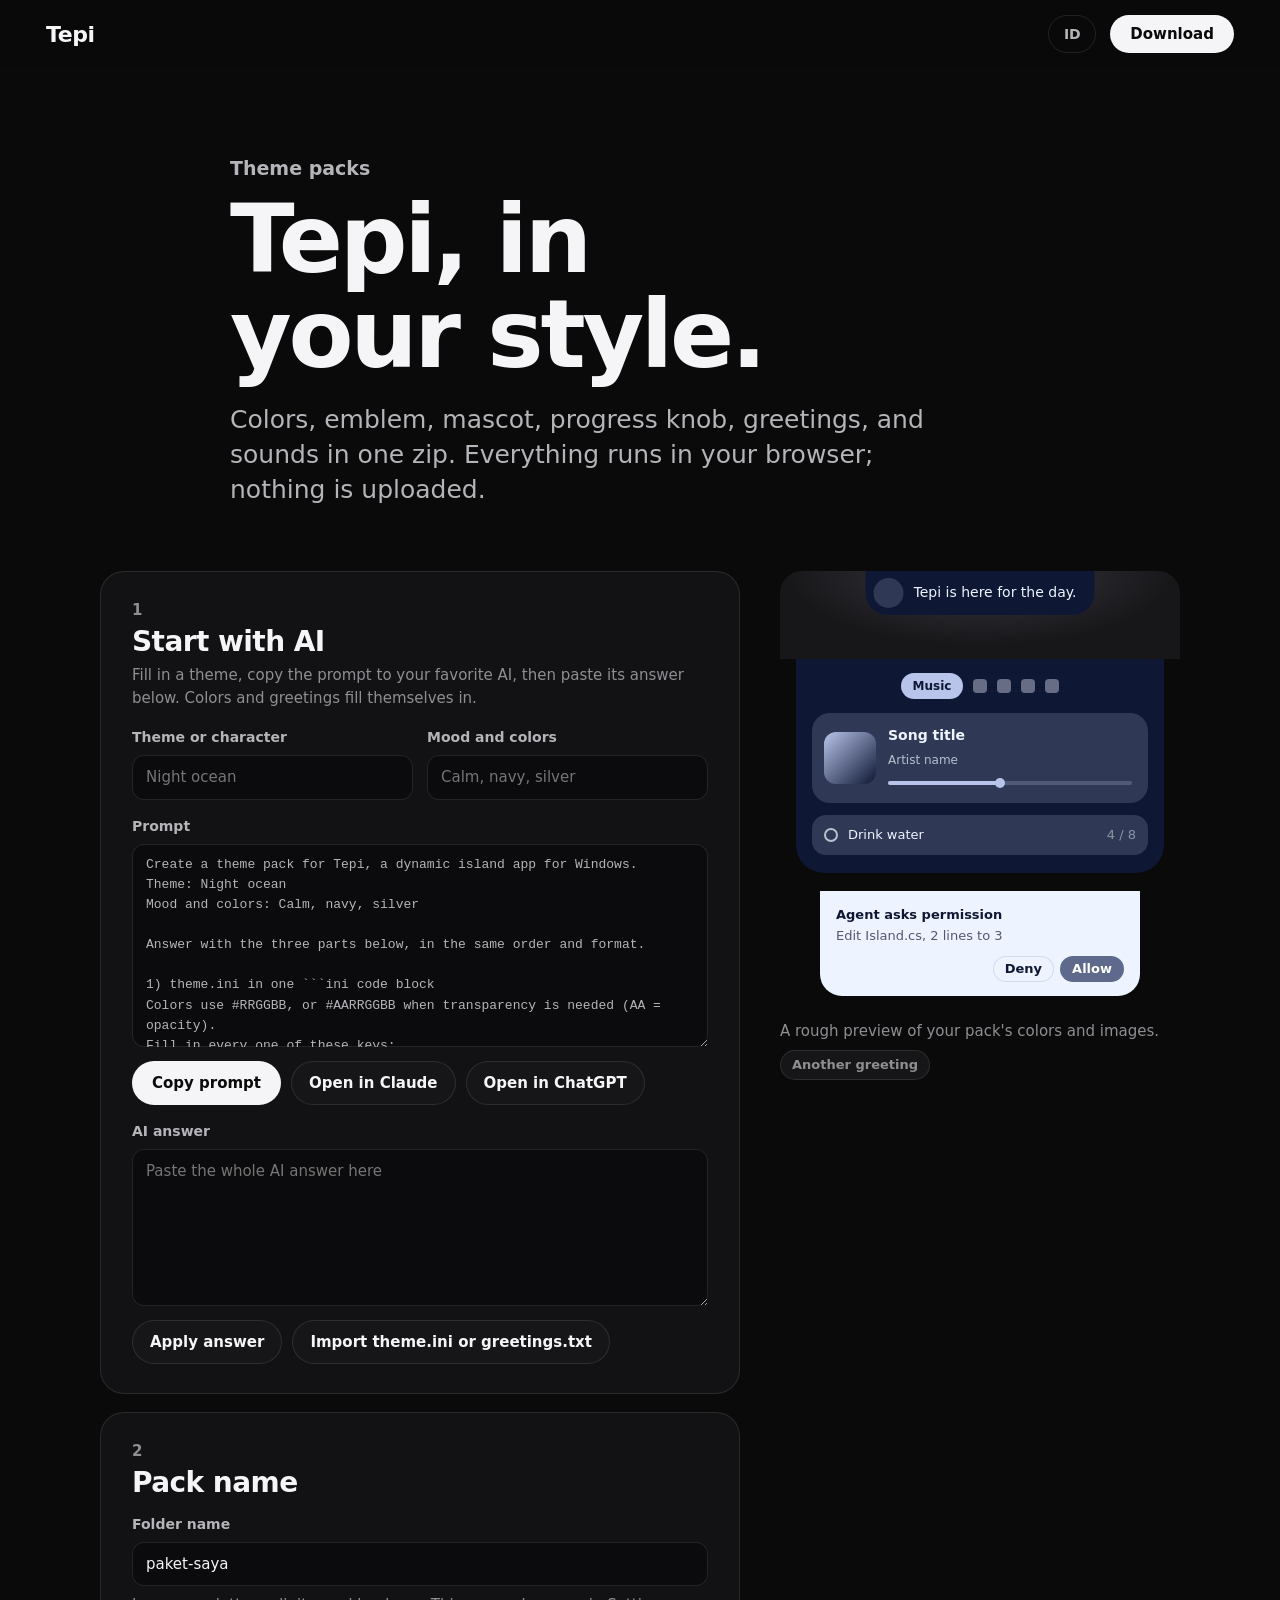
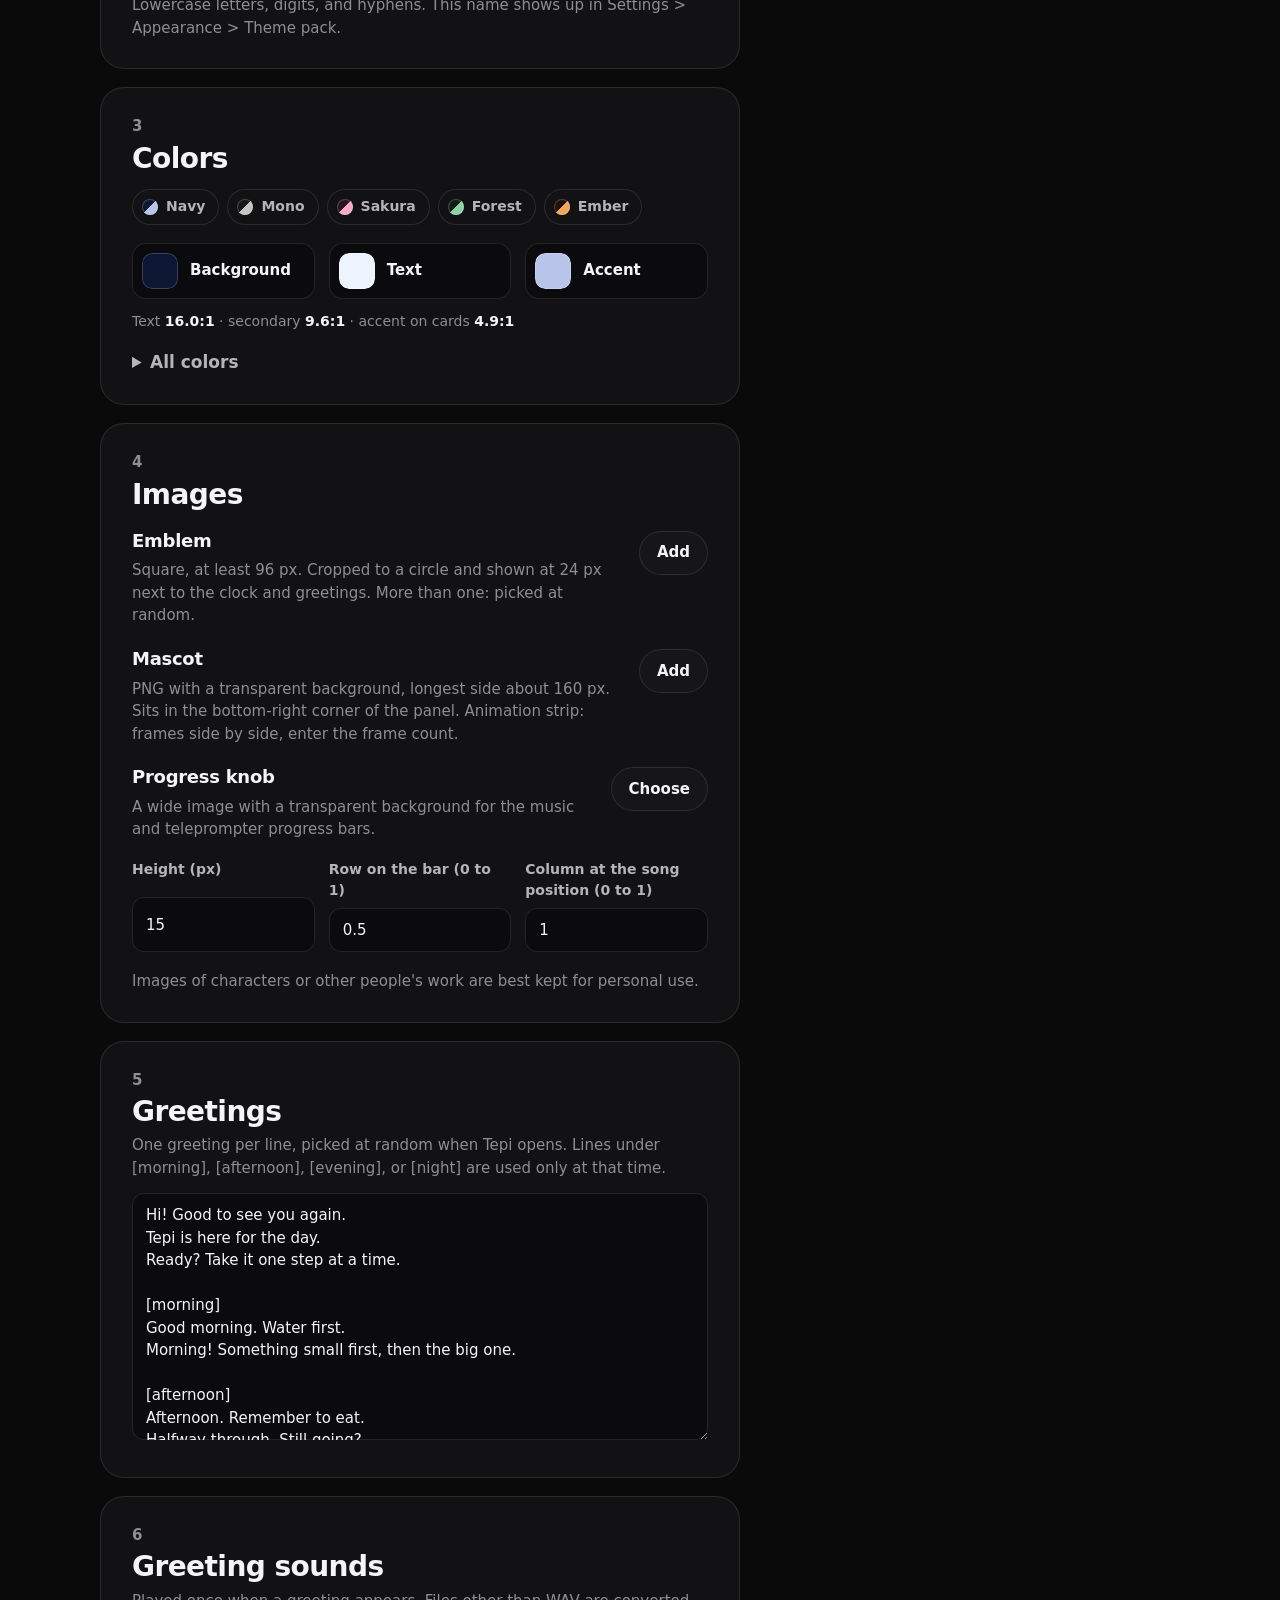
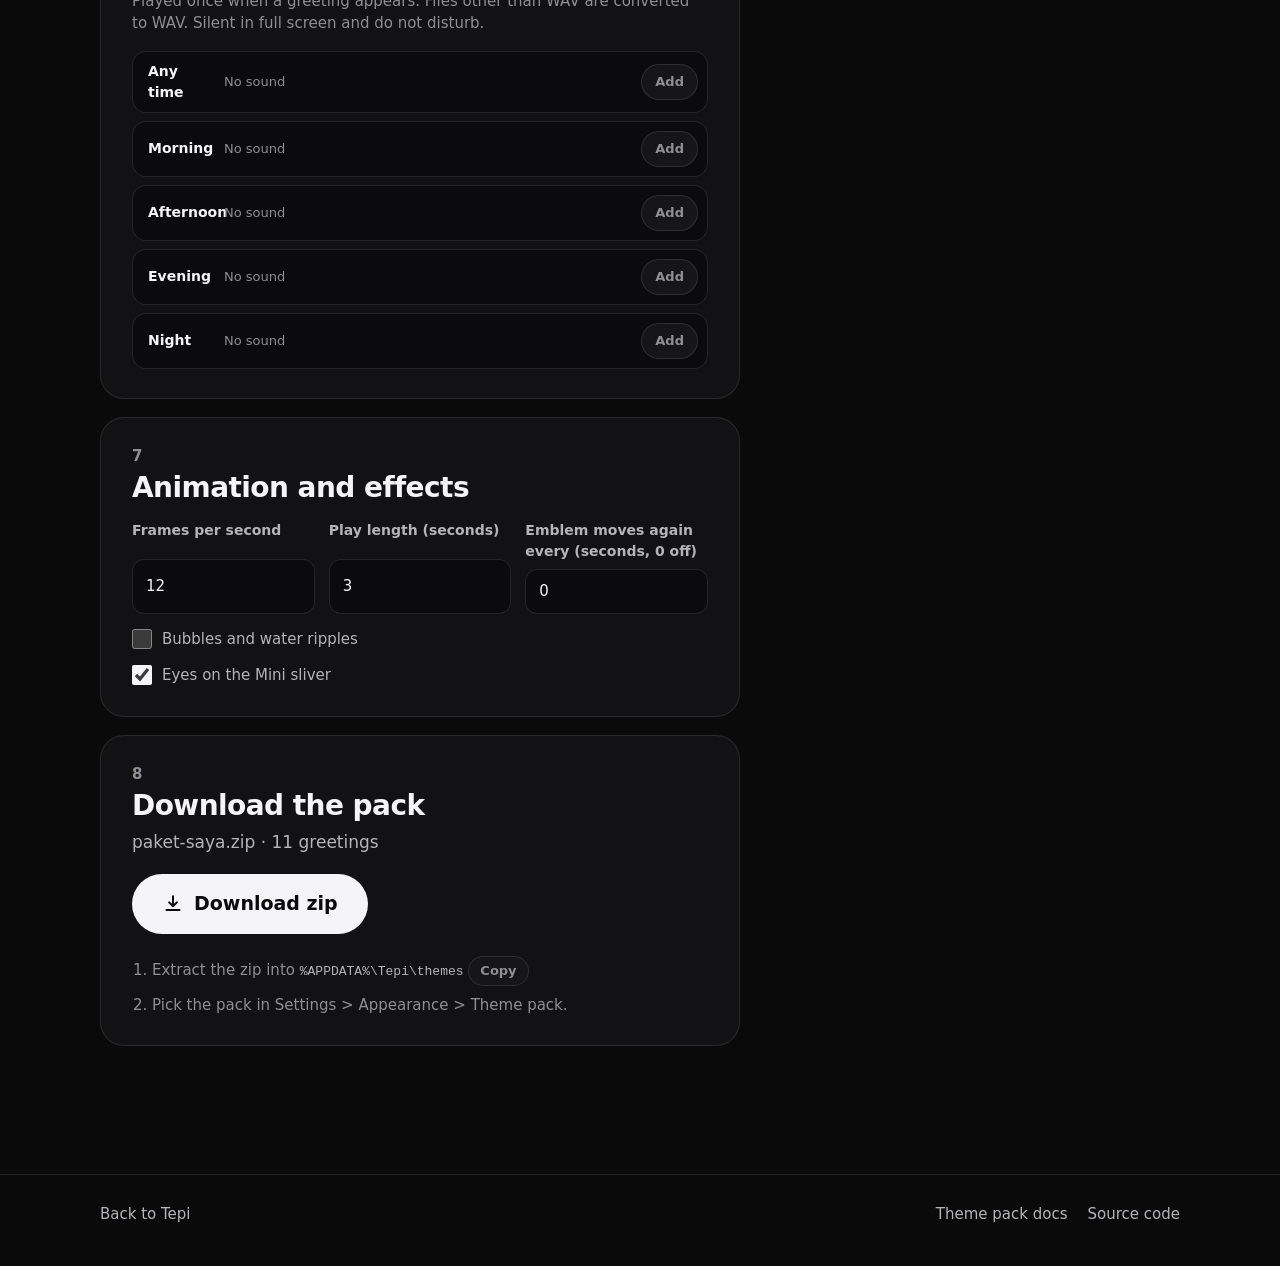
==== commit 9665407a: "Situs 2.5: versi, SHA, ukuran exe, teks baru, gambar OG" ====
--- a/pack/index.html
+++ b/pack/index.html
@@ -14,7 +14,7 @@
 <meta property="og:title" content="Paket tema Tepi">
 <meta property="og:description" content="Buat paket tema Tepi: warna, lambang, maskot, sapaan, dan suara dalam satu zip, langsung di browser.">
 <meta property="og:url" content="https://odlaver.github.io/tepi/pack/">
-<meta property="og:image" content="https://odlaver.github.io/tepi/assets/img/og-22.jpg">
+<meta property="og:image" content="https://odlaver.github.io/tepi/assets/img/og-25.jpg">
 <meta name="twitter:card" content="summary_large_image">
 <link rel="stylesheet" href="../assets/css/style.css">
 <link rel="stylesheet" href="../assets/css/pack.css">
